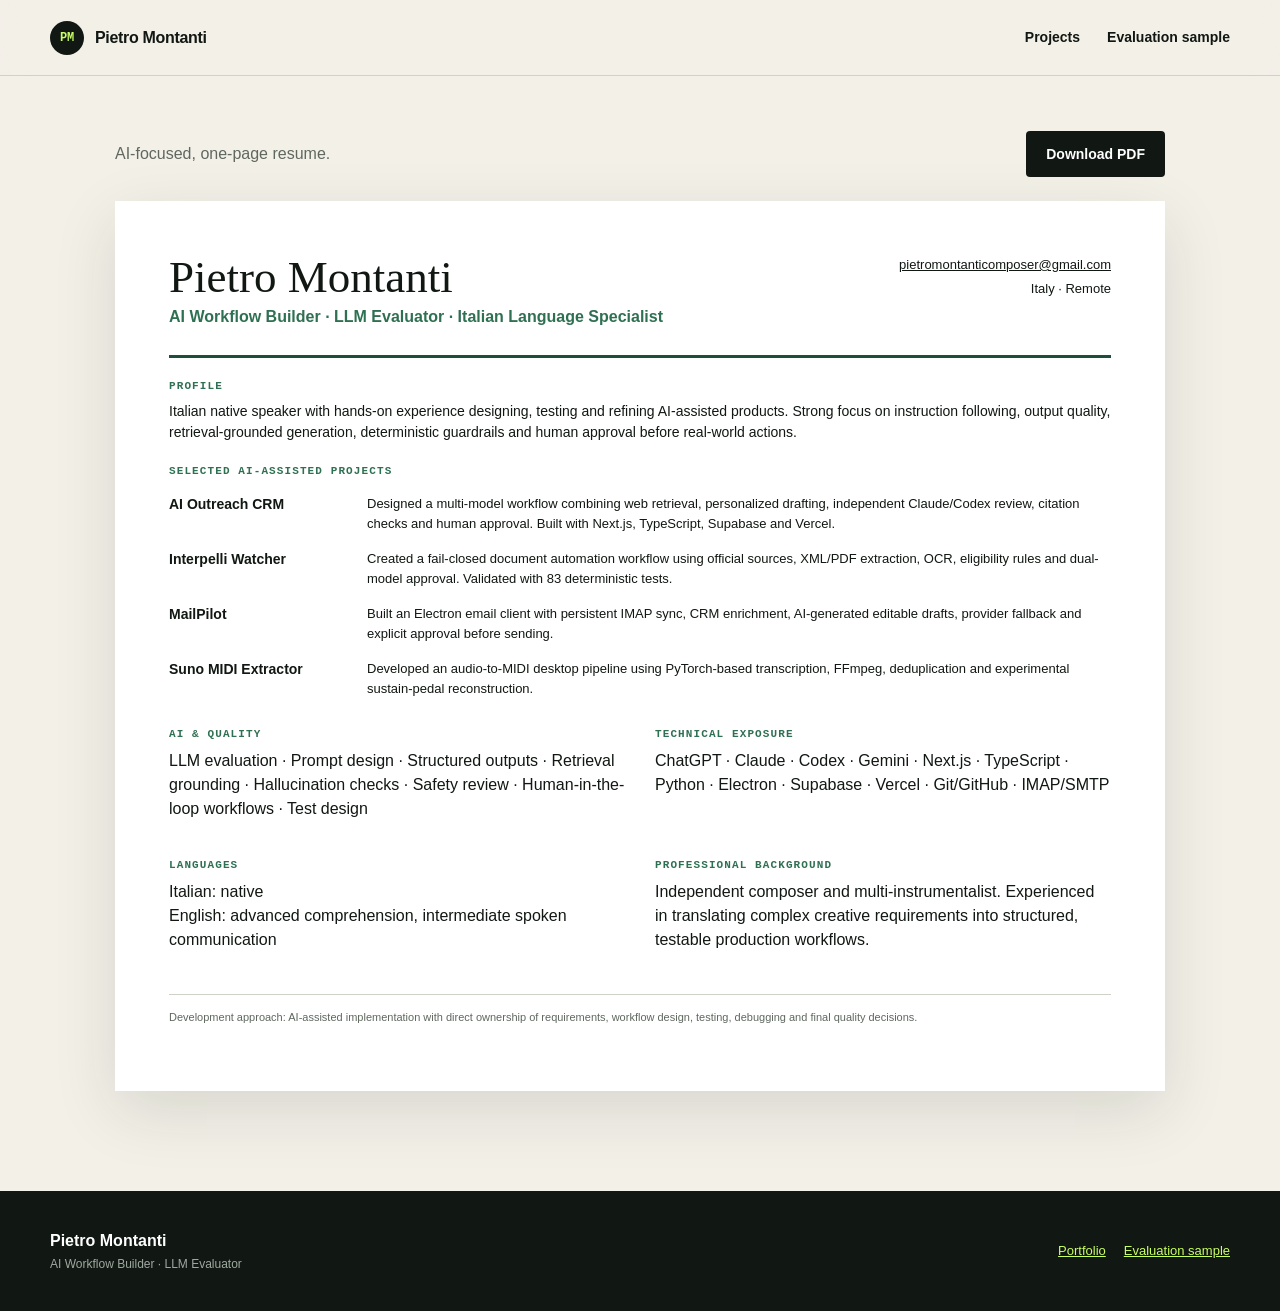
==== resume.html @ 5ebb12b1 "Create sanitized applied AI portfolio" ====
<!doctype html>
<html lang="en">
<head>
  <meta charset="utf-8">
  <meta name="viewport" content="width=device-width, initial-scale=1">
  <meta name="robots" content="noindex, nofollow">
  <meta name="description" content="AI-focused resume of Pietro Montanti.">
  <title>Resume - Pietro Montanti</title>
  <link rel="stylesheet" href="/styles.css">
</head>
<body class="resume-page">
  <header class="site-header"><a class="brand" href="/"><span class="brand-mark">PM</span><span>Pietro Montanti</span></a><nav class="main-nav always-visible"><a href="/">Projects</a><a href="/evaluation">Evaluation sample</a></nav></header>
  <main class="resume-shell">
    <div class="resume-actions"><p>AI-focused, one-page resume.</p><a class="button primary" href="/output/pdf/Pietro-Montanti-AI-Resume.pdf" download>Download PDF</a></div>
    <article class="web-resume">
      <header><div><h1>Pietro Montanti</h1><p>AI Workflow Builder · LLM Evaluator · Italian Language Specialist</p></div><div class="resume-contact"><a href="mailto:pietromontanticomposer@gmail.com">pietromontanticomposer@gmail.com</a><span>Italy · Remote</span></div></header>
      <section><h2>Profile</h2><p>Italian native speaker with hands-on experience designing, testing and refining AI-assisted products. Strong focus on instruction following, output quality, retrieval-grounded generation, deterministic guardrails and human approval before real-world actions.</p></section>
      <section><h2>Selected AI-assisted projects</h2><div class="resume-project"><h3>AI Outreach CRM</h3><p>Designed a multi-model workflow combining web retrieval, personalized drafting, independent Claude/Codex review, citation checks and human approval. Built with Next.js, TypeScript, Supabase and Vercel.</p></div><div class="resume-project"><h3>Interpelli Watcher</h3><p>Created a fail-closed document automation workflow using official sources, XML/PDF extraction, OCR, eligibility rules and dual-model approval. Validated with 83 deterministic tests.</p></div><div class="resume-project"><h3>MailPilot</h3><p>Built an Electron email client with persistent IMAP sync, CRM enrichment, AI-generated editable drafts, provider fallback and explicit approval before sending.</p></div><div class="resume-project"><h3>Suno MIDI Extractor</h3><p>Developed an audio-to-MIDI desktop pipeline using PyTorch-based transcription, FFmpeg, deduplication and experimental sustain-pedal reconstruction.</p></div></section>
      <section class="resume-columns"><div><h2>AI &amp; quality</h2><p>LLM evaluation · Prompt design · Structured outputs · Retrieval grounding · Hallucination checks · Safety review · Human-in-the-loop workflows · Test design</p></div><div><h2>Technical exposure</h2><p>ChatGPT · Claude · Codex · Gemini · Next.js · TypeScript · Python · Electron · Supabase · Vercel · Git/GitHub · IMAP/SMTP</p></div></section>
      <section class="resume-columns"><div><h2>Languages</h2><p>Italian: native<br>English: advanced comprehension, intermediate spoken communication</p></div><div><h2>Professional background</h2><p>Independent composer and multi-instrumentalist. Experienced in translating complex creative requirements into structured, testable production workflows.</p></div></section>
      <p class="resume-disclosure">Development approach: AI-assisted implementation with direct ownership of requirements, workflow design, testing, debugging and final quality decisions.</p>
    </article>
  </main>
  <footer class="site-footer"><div><strong>Pietro Montanti</strong><span>AI Workflow Builder · LLM Evaluator</span></div><div><a href="/">Portfolio</a><a href="/evaluation">Evaluation sample</a></div></footer>
</body>
</html>
---- styles.css ----
:root {
  --bg: #f3f0e8;
  --paper: #fbfaf5;
  --ink: #111712;
  --muted: #5f675f;
  --line: #cfd3c7;
  --green: #1d4f3a;
  --green-2: #2f7052;
  --lime: #c8ff63;
  --orange: #f0a04b;
  --blue: #3e75c3;
  --mono: "SFMono-Regular", Consolas, "Liberation Mono", monospace;
  --sans: Inter, ui-sans-serif, -apple-system, BlinkMacSystemFont, "Segoe UI", sans-serif;
  --serif: Iowan Old Style, Baskerville, "Times New Roman", serif;
  color-scheme: light;
}

* { box-sizing: border-box; }
html { scroll-behavior: smooth; }
body { margin: 0; color: var(--ink); background: var(--bg); font-family: var(--sans); line-height: 1.5; }
a { color: inherit; }
button, a { -webkit-tap-highlight-color: transparent; }
.skip-link { position: fixed; left: 12px; top: -80px; z-index: 99; background: var(--ink); color: white; padding: 10px 14px; }
.skip-link:focus { top: 12px; }
.section-shell { width: min(1180px, calc(100% - 48px)); margin: 0 auto; }
.site-header { min-height: 76px; display: flex; align-items: center; justify-content: space-between; gap: 24px; padding: 0 max(24px, calc((100vw - 1180px) / 2)); border-bottom: 1px solid var(--line); background: rgba(243,240,232,.94); position: sticky; top: 0; z-index: 20; backdrop-filter: blur(14px); }
.brand { display: inline-flex; align-items: center; gap: 11px; text-decoration: none; font-weight: 750; letter-spacing: -.02em; }
.brand-mark { display: grid; place-items: center; width: 34px; height: 34px; background: var(--ink); color: var(--lime); font: 700 12px var(--mono); border-radius: 50%; }
.main-nav { display: flex; align-items: center; gap: 27px; font-size: 14px; font-weight: 650; }
.main-nav a { text-decoration: none; }
.main-nav a:hover, .main-nav a:focus-visible { color: var(--green-2); }
.main-nav .nav-cta { border: 1px solid var(--ink); border-radius: 999px; padding: 9px 17px; }
.nav-toggle { display: none; border: 1px solid var(--ink); padding: 8px 12px; background: transparent; border-radius: 999px; font: inherit; }
.hero { min-height: 680px; display: grid; grid-template-columns: 1.05fr .95fr; gap: 70px; align-items: center; padding-top: 76px; padding-bottom: 76px; }
.eyebrow { margin: 0 0 18px; color: var(--green-2); font: 700 12px/1.2 var(--mono); letter-spacing: .12em; text-transform: uppercase; }
h1, h2, h3, p { margin-top: 0; }
.hero h1 { max-width: 720px; margin-bottom: 24px; font: 500 clamp(50px, 6.2vw, 88px)/.94 var(--serif); letter-spacing: -.055em; }
.hero h1 span { color: var(--green-2); font-style: italic; }
.hero-lede { max-width: 680px; color: #374039; font-size: clamp(18px, 2vw, 22px); line-height: 1.55; }
.hero-actions { display: flex; gap: 12px; flex-wrap: wrap; margin-top: 34px; }
.button { display: inline-flex; min-height: 46px; align-items: center; justify-content: center; padding: 0 20px; border-radius: 4px; text-decoration: none; font-size: 14px; font-weight: 750; transition: transform .18s ease, background .18s ease; }
.button:hover { transform: translateY(-2px); }
.button.primary { background: var(--ink); color: white; }
.button.primary:hover { background: var(--green); }
.button.secondary { border: 1px solid var(--ink); background: transparent; }
.disclosure { max-width: 680px; margin-top: 22px; color: var(--muted); font-size: 12px; }
.hero-panel { background: var(--ink); color: white; padding: 20px; box-shadow: 18px 18px 0 #dce3d3; transform: rotate(1deg); }
.panel-top { display: flex; align-items: center; gap: 9px; padding-bottom: 18px; border-bottom: 1px solid #3e463e; font: 700 11px var(--mono); letter-spacing: .1em; }
.panel-id { margin-left: auto; color: #96a096; }
.status-dot { width: 9px; height: 9px; border-radius: 50%; background: var(--lime); box-shadow: 0 0 0 4px rgba(200,255,99,.12); }
.pipeline { list-style: none; margin: 0; padding: 12px 0; }
.pipeline li { display: grid; grid-template-columns: 38px 88px 1fr; align-items: center; gap: 10px; min-height: 70px; border-bottom: 1px solid #343c35; }
.pipeline li > span { color: var(--lime); font: 700 11px var(--mono); }
.pipeline strong { font-size: 15px; }
.pipeline small { color: #aeb7ae; }
.panel-foot { display: flex; flex-wrap: wrap; gap: 7px; padding-top: 10px; }
.panel-foot span { border: 1px solid #4d594f; color: var(--lime); padding: 5px 7px; font: 700 9px var(--mono); }
.proof-strip { display: grid; grid-template-columns: repeat(4, 1fr); background: var(--green); color: white; }
.proof-strip div { min-height: 130px; display: flex; flex-direction: column; justify-content: center; gap: 4px; padding: 20px max(24px, calc((100vw - 1180px) / 8)); border-right: 1px solid rgba(255,255,255,.2); }
.proof-strip strong { color: var(--lime); font: 500 40px var(--serif); }
.proof-strip span { color: #e0e9df; font-size: 13px; }
.projects-section { padding: 120px 0 70px; }
.section-heading { display: grid; grid-template-columns: .5fr 1.2fr 1fr; gap: 30px; align-items: start; margin-bottom: 72px; }
.section-heading .eyebrow { margin-top: 9px; }
.section-heading h2 { margin: 0; font: 500 clamp(36px, 4vw, 58px)/1 var(--serif); letter-spacing: -.035em; }
.section-heading > p:last-child { color: var(--muted); font-size: 16px; }
.project-card { display: grid; grid-template-columns: .82fr 1.18fr; gap: 62px; align-items: center; min-height: 590px; padding: 76px 0; border-top: 1px solid var(--line); }
.project-card.reverse { grid-template-columns: 1.18fr .82fr; }
.project-card.reverse .project-copy { order: 2; }
.project-card.compact { min-height: 420px; }
.project-index { margin-bottom: 20px; color: var(--green-2); font: 700 11px var(--mono); letter-spacing: .1em; }
.project-copy h3 { margin-bottom: 20px; font: 500 clamp(34px, 4vw, 54px)/1.02 var(--serif); letter-spacing: -.035em; }
.project-copy > p { color: #404a42; font-size: 17px; }
.tags { display: flex; flex-wrap: wrap; gap: 7px; list-style: none; padding: 0; margin: 26px 0 30px; }
.tags li { border: 1px solid #bfc6bb; border-radius: 999px; padding: 6px 10px; background: rgba(255,255,255,.35); font: 700 10px var(--mono); text-transform: uppercase; }
.project-facts { display: grid; gap: 14px; margin: 0; }
.project-facts div { padding-left: 13px; border-left: 2px solid var(--green-2); }
.project-facts dt { color: var(--muted); font: 700 10px var(--mono); text-transform: uppercase; }
.project-facts dd { margin: 3px 0 0; font-size: 14px; }
.mock-window { overflow: hidden; border: 1px solid #262c27; border-radius: 9px; background: #e9ece4; box-shadow: 18px 18px 0 rgba(29,79,58,.15); }
.mock-bar { height: 38px; display: flex; align-items: center; gap: 6px; padding: 0 12px; background: #151b16; color: #b8c0b9; font: 600 9px var(--mono); }
.mock-bar > span { width: 8px; height: 8px; border-radius: 50%; background: #59615a; }
.mock-bar b { margin-left: auto; font-weight: 500; }
.crm-grid { min-height: 435px; display: grid; grid-template-columns: 145px 1fr; }
.crm-grid aside { display: flex; flex-direction: column; gap: 4px; padding: 20px 12px; background: #dce2d8; border-right: 1px solid #b9c1b8; }
.crm-grid aside > strong { margin: 0 7px 13px; font: 700 10px var(--mono); letter-spacing: .1em; }
.crm-grid aside a { display: flex; justify-content: space-between; padding: 8px; color: #536055; border-radius: 4px; font-size: 11px; }
.crm-grid aside a.active { background: white; color: var(--ink); font-weight: 700; }
.crm-grid aside i { font-style: normal; }
.crm-main { display: grid; gap: 12px; padding: 22px; }
.record-head { display: flex; justify-content: space-between; align-items: center; }
.record-head div { display: flex; flex-direction: column; }
.record-head small, .crm-main small, .mail-detail > small { color: #687168; font: 700 9px var(--mono); letter-spacing: .08em; }
.record-head strong { font-size: 18px; }
.pill { border-radius: 999px; padding: 5px 8px; font: 700 9px var(--mono); }
.pill.amber { background: #ffe0ac; color: #75400a; }
.evidence, .draft { padding: 13px; border: 1px solid #c9cec4; background: var(--paper); }
.evidence p, .draft p { margin: 6px 0; font-size: 12px; }
.evidence span { color: var(--green-2); font: 700 9px var(--mono); }
.checks { display: flex; gap: 6px; flex-wrap: wrap; }
.checks span { padding: 5px 7px; background: #d8f0df; color: #225d3d; font: 700 9px var(--mono); }
.mock-actions { display: flex; justify-content: flex-end; gap: 8px; align-items: end; }
.mock-actions button { border: 1px solid #939c93; background: white; padding: 8px 11px; font: 700 10px var(--sans); border-radius: 3px; }
.mock-actions .approve { border-color: var(--green); background: var(--green); color: white; }
.system-map { padding: 30px; background: #151b16; color: white; box-shadow: 18px 18px 0 #dce3d3; text-align: center; }
.map-source, .gate { border: 1px solid #526055; padding: 16px; font: 700 13px var(--mono); }
.map-source small { display: block; margin-top: 5px; color: #aeb8b0; font-size: 10px; }
.map-arrow { padding: 9px; color: var(--lime); font: 700 10px var(--mono); }
.map-row, .review-pair { display: grid; grid-template-columns: repeat(3, 1fr); gap: 8px; }
.map-row span { border: 1px solid #526055; padding: 12px 6px; font: 700 11px var(--mono); }
.review-pair { grid-template-columns: 1fr 1fr; }
.review-pair div { border: 1px solid #526055; padding: 16px; font: 700 12px var(--mono); }
.review-pair small, .review-pair b { display: block; margin-top: 6px; }
.review-pair small { color: #aeb8b0; font-size: 9px; }
.review-pair b { color: var(--lime); }
.gate { display: flex; flex-wrap: wrap; justify-content: center; gap: 10px; }
.gate strong { width: 100%; color: var(--lime); }
.gate span { color: #d9e1d9; font-size: 9px; }
.mail-grid { min-height: 390px; display: grid; grid-template-columns: .8fr 1.2fr; }
.mail-list { background: #dce2d8; border-right: 1px solid #bcc4bb; }
.mail-item { display: grid; grid-template-columns: 1fr auto; gap: 2px; padding: 17px 14px; border-bottom: 1px solid #bcc4bb; }
.mail-item b { font-size: 11px; }
.mail-item span { grid-column: 1; color: #59635a; font-size: 10px; }
.mail-item small { grid-column: 2; grid-row: 1; color: #788078; font-size: 8px; }
.mail-item.selected { background: white; box-shadow: inset 3px 0 var(--green); }
.mail-detail { display: flex; flex-direction: column; padding: 24px; background: var(--paper); }
.mail-detail h4 { margin: 12px 0 20px; font: 600 17px var(--serif); }
.mail-detail p { font-size: 12px; line-height: 1.65; }
.draft-meta { display: flex; flex-wrap: wrap; gap: 5px; margin: 15px 0 auto; }
.draft-meta span { padding: 5px; background: #e4e9e1; color: #566057; font: 700 8px var(--mono); }
.audio-panel { padding: 22px; background: #161b17; color: white; box-shadow: 18px 18px 0 #dce3d3; }
.audio-head { display: flex; justify-content: space-between; font: 700 10px var(--mono); }
.audio-head b { color: var(--lime); }
.waveform { height: 96px; margin: 20px 0; background: repeating-linear-gradient(90deg, transparent 0 5px, rgba(200,255,99,.9) 5px 7px), linear-gradient(180deg, transparent 48%, #5a645b 49%, #5a645b 51%, transparent 52%); clip-path: polygon(0 45%,3% 25%,6% 70%,9% 20%,12% 76%,15% 32%,18% 65%,21% 15%,24% 86%,27% 30%,30% 64%,33% 22%,36% 80%,39% 35%,42% 60%,45% 18%,48% 84%,51% 24%,54% 72%,57% 36%,60% 66%,63% 20%,66% 78%,69% 27%,72% 64%,75% 18%,78% 85%,81% 36%,84% 67%,87% 24%,90% 72%,93% 34%,96% 66%,100% 45%,100% 55%,96% 38%,93% 70%,90% 29%,87% 76%,84% 33%,81% 64%,78% 15%,75% 82%,72% 36%,69% 73%,66% 22%,63% 80%,60% 34%,57% 64%,54% 28%,51% 76%,48% 16%,45% 82%,42% 40%,39% 65%,36% 20%,33% 78%,30% 36%,27% 70%,24% 14%,21% 85%,18% 35%,15% 68%,12% 24%,9% 80%,6% 30%,3% 75%,0 55%); }
.audio-steps { display: grid; grid-template-columns: repeat(4, 1fr); gap: 5px; }
.audio-steps div { display: flex; flex-direction: column; min-height: 76px; padding: 10px; border: 1px solid #3e4940; }
.audio-steps small { color: var(--lime); font: 700 9px var(--mono); }
.audio-steps b { margin-top: 8px; font-size: 11px; }
.audio-steps span { color: #9da89f; font-size: 9px; }
.piano-roll { position: relative; height: 100px; margin-top: 14px; background: repeating-linear-gradient(0deg,#232a24 0 12px,#353d36 13px 14px); overflow: hidden; }
.piano-roll i { position: absolute; left: calc(var(--x) * 1%); top: calc(var(--y) * 12px); width: calc(var(--w) * 1%); height: 8px; background: var(--lime); border-radius: 2px; opacity: .8; }
.prompt-picker { padding: 14px; background: #1b201c; color: white; border-radius: 12px; box-shadow: 18px 18px 0 #dce3d3; }
.prompt-search { padding: 12px; border: 1px solid #4a544c; border-radius: 7px; color: #9ca69e; font-size: 12px; }
.prompt-row { display: grid; grid-template-columns: 28px 1fr auto; gap: 9px; align-items: center; padding: 13px 10px; border-bottom: 1px solid #363f38; }
.prompt-row > span { color: #8f9991; font: 700 9px var(--mono); }
.prompt-row div { display: flex; flex-direction: column; }
.prompt-row b { font-size: 11px; }
.prompt-row small { color: #97a199; font-size: 9px; }
.prompt-row kbd { color: #939d95; font: 10px var(--mono); }
.prompt-row.active { margin-top: 8px; background: #2e5f46; border-radius: 6px; }
.prompt-row.active > span, .prompt-row.active small, .prompt-row.active kbd { color: #d9f0df; }
.principles { padding: 100px 0; }
.principle-grid { display: grid; grid-template-columns: repeat(4,1fr); border: 1px solid var(--line); }
.principle-grid div { min-height: 240px; padding: 24px; border-right: 1px solid var(--line); background: rgba(255,255,255,.28); }
.principle-grid div:last-child { border-right: 0; }
.principle-grid span { color: var(--green-2); font: 700 11px var(--mono); }
.principle-grid h3 { margin: 50px 0 12px; font: 500 25px var(--serif); }
.principle-grid p { color: var(--muted); font-size: 14px; }
.evaluation-cta { display: flex; align-items: center; justify-content: space-between; gap: 40px; margin-bottom: 110px; padding: 50px; background: var(--green); color: white; }
.evaluation-cta .eyebrow { color: var(--lime); }
.evaluation-cta h2 { margin-bottom: 10px; font: 500 clamp(34px, 4vw, 52px)/1 var(--serif); }
.evaluation-cta p:last-child { max-width: 680px; color: #d7e4da; }
.evaluation-cta .button { flex: 0 0 auto; background: var(--lime); color: var(--ink); }
.site-footer { display: grid; grid-template-columns: 1fr auto; gap: 24px; padding: 38px max(24px, calc((100vw - 1180px)/2)); background: var(--ink); color: white; }
.site-footer div { display: flex; gap: 18px; align-items: center; }
.site-footer div:first-child { flex-direction: column; align-items: flex-start; gap: 2px; }
.site-footer span, .site-footer p { color: #9fa9a1; font-size: 12px; }
.site-footer p { grid-column: 1/-1; margin: 0; }
.site-footer a { color: var(--lime); font-size: 13px; }
.evaluation-page { padding-top: 80px; padding-bottom: 100px; }
.evaluation-hero { max-width: 900px; }
.evaluation-hero h1 { margin-bottom: 20px; font: 500 clamp(50px, 7vw, 90px)/.95 var(--serif); letter-spacing: -.05em; }
.evaluation-hero > p:not(.eyebrow) { max-width: 800px; color: var(--muted); font-size: 19px; }
.rubric { display: flex; flex-wrap: wrap; gap: 9px; margin-top: 30px; }
.rubric span { border: 1px solid var(--line); padding: 7px 10px; font: 700 10px var(--mono); }
.rubric b { color: var(--green-2); }
.evaluation-summary { display: grid; grid-template-columns: repeat(3,1fr); margin: 65px 0; border: 1px solid var(--line); }
.evaluation-summary div { display: flex; flex-direction: column; padding: 22px; border-right: 1px solid var(--line); }
.evaluation-summary div:last-child { border-right: 0; }
.evaluation-summary strong { font: 500 34px var(--serif); }
.evaluation-summary span { color: var(--muted); font-size: 12px; }
.cases { display: grid; gap: 12px; }
.case { border: 1px solid var(--line); background: rgba(255,255,255,.34); }
.case summary { list-style: none; display: grid; grid-template-columns: 42px 1fr auto; gap: 14px; align-items: center; min-height: 84px; padding: 14px 20px; cursor: pointer; }
.case summary::-webkit-details-marker { display: none; }
.case summary > span { color: var(--green-2); font: 700 11px var(--mono); }
.case summary div { display: flex; flex-direction: column; }
.case summary b { font-size: 16px; }
.case summary small { color: var(--muted); font-size: 12px; }
.case summary em { color: var(--green-2); font: normal 700 10px var(--mono); text-transform: uppercase; }
.case[open] summary { border-bottom: 1px solid var(--line); }
.case[open] summary em { font-size: 0; }
.case[open] summary em::after { content: "Collapse"; font-size: 10px; }
.case-body { padding: 24px; }
.prompt { padding: 14px; background: #e1e6dc; font-size: 14px; }
.response-grid { display: grid; grid-template-columns: 1fr 1fr; gap: 14px; }
.response-grid > div { padding: 18px; border: 1px solid var(--line); background: var(--paper); }
.response-grid > div.winner { border-color: var(--green-2); box-shadow: inset 0 3px var(--green-2); }
.response-grid h3 { font-size: 14px; }
.response-grid h3 span { float: right; color: var(--green-2); font: 700 9px var(--mono); text-transform: uppercase; }
.response-grid p { min-height: 48px; color: #414a42; font-size: 13px; }
.score { padding-top: 12px; border-top: 1px solid var(--line); font: 700 10px var(--mono); }
.score.high { color: var(--green-2); }
.score.low { color: #925227; }
.rationale { margin: 16px 0 0; font-size: 14px; }
.method-note { margin-top: 50px; padding: 35px; background: var(--ink); color: white; }
.method-note h2 { font: 500 34px var(--serif); }
.method-note p { max-width: 850px; color: #c2cbc3; }
.method-note .button { color: white; border-color: #758078; }
.resume-shell { width: min(1050px, calc(100% - 40px)); margin: 0 auto; padding: 55px 0 100px; }
.resume-actions { display: flex; justify-content: space-between; align-items: center; margin-bottom: 24px; }
.resume-actions p { margin: 0; color: var(--muted); }
.web-resume { padding: 54px; background: white; box-shadow: 0 20px 60px rgba(23,30,24,.12); }
.web-resume > header { display: flex; justify-content: space-between; gap: 30px; padding-bottom: 26px; border-bottom: 3px solid var(--green); }
.web-resume h1 { margin-bottom: 5px; font: 500 45px/1 var(--serif); }
.web-resume header p { margin: 0; color: var(--green-2); font-weight: 700; }
.resume-contact { display: flex; flex-direction: column; align-items: flex-end; gap: 4px; font-size: 13px; }
.web-resume section { padding-top: 22px; }
.web-resume h2 { margin-bottom: 9px; color: var(--green-2); font: 700 11px var(--mono); letter-spacing: .1em; text-transform: uppercase; }
.web-resume section > p { margin: 0; font-size: 14px; }
.resume-project { display: grid; grid-template-columns: 180px 1fr; gap: 18px; padding: 8px 0; }
.resume-project h3 { margin: 0; font-size: 14px; }
.resume-project p { margin: 0; font-size: 13px; }
.resume-columns { display: grid; grid-template-columns: 1fr 1fr; gap: 30px; }
.resume-disclosure { margin-top: 26px; padding-top: 14px; border-top: 1px solid var(--line); color: var(--muted); font-size: 11px; }
.js .reveal { opacity: 0; transform: translateY(18px); transition: opacity .55s ease, transform .55s ease; }
.js .reveal.visible { opacity: 1; transform: none; }
@media (max-width: 900px) {
  .hero { grid-template-columns: 1fr; gap: 50px; }
  .hero-panel { transform: none; }
  .proof-strip { grid-template-columns: 1fr 1fr; }
  .section-heading { grid-template-columns: 1fr; gap: 12px; }
  .project-card, .project-card.reverse { grid-template-columns: 1fr; gap: 40px; }
  .project-card.reverse .project-copy { order: 0; }
  .principle-grid { grid-template-columns: 1fr 1fr; }
  .principle-grid div:nth-child(2) { border-right: 0; }
  .principle-grid div:nth-child(-n+2) { border-bottom: 1px solid var(--line); }
  .evaluation-cta { align-items: flex-start; flex-direction: column; }
}
@media (max-width: 680px) {
  .section-shell { width: min(100% - 28px, 1180px); }
  .site-header { min-height: 64px; padding: 0 14px; }
  .nav-toggle { display: block; }
  .main-nav:not(.always-visible) { display: none; position: absolute; left: 12px; right: 12px; top: 68px; padding: 16px; flex-direction: column; align-items: stretch; gap: 14px; background: var(--paper); border: 1px solid var(--line); box-shadow: 0 15px 30px rgba(0,0,0,.12); }
  .main-nav.open { display: flex; }
  .main-nav.always-visible a:not(.nav-cta) { display: none; }
  .hero { min-height: auto; padding: 60px 0; }
  .hero h1 { font-size: clamp(45px, 14vw, 66px); }
  .hero-actions { flex-direction: column; }
  .button { width: 100%; }
  .proof-strip { grid-template-columns: 1fr; }
  .proof-strip div { min-height: 100px; border-right: 0; border-bottom: 1px solid rgba(255,255,255,.2); }
  .projects-section { padding-top: 80px; }
  .project-card { min-height: 0; padding: 60px 0; }
  .crm-grid { grid-template-columns: 1fr; }
  .crm-grid aside { display: none; }
  .mail-grid { grid-template-columns: 1fr; }
  .mail-list { display: none; }
  .audio-steps { grid-template-columns: 1fr 1fr; }
  .principle-grid { grid-template-columns: 1fr; }
  .principle-grid div { border-right: 0; border-bottom: 1px solid var(--line); }
  .evaluation-cta { margin-bottom: 70px; padding: 32px 22px; }
  .site-footer { grid-template-columns: 1fr; }
  .site-footer div { flex-wrap: wrap; }
  .site-footer p { grid-column: auto; }
  .evaluation-page { padding-top: 50px; }
  .evaluation-summary { grid-template-columns: 1fr; }
  .evaluation-summary div { border-right: 0; border-bottom: 1px solid var(--line); }
  .response-grid { grid-template-columns: 1fr; }
  .case summary { grid-template-columns: 28px 1fr; }
  .case summary em { display: none; }
  .resume-shell { width: min(100% - 20px, 1050px); padding-top: 30px; }
  .resume-actions { align-items: stretch; flex-direction: column; gap: 15px; }
  .web-resume { padding: 25px 20px; }
  .web-resume > header { flex-direction: column; }
  .resume-contact { align-items: flex-start; }
  .resume-project { grid-template-columns: 1fr; gap: 3px; }
  .resume-columns { grid-template-columns: 1fr; gap: 0; }
}
@media (prefers-reduced-motion: reduce) {
  html { scroll-behavior: auto; }
  *, *::before, *::after { animation-duration: .01ms !important; transition-duration: .01ms !important; }
}
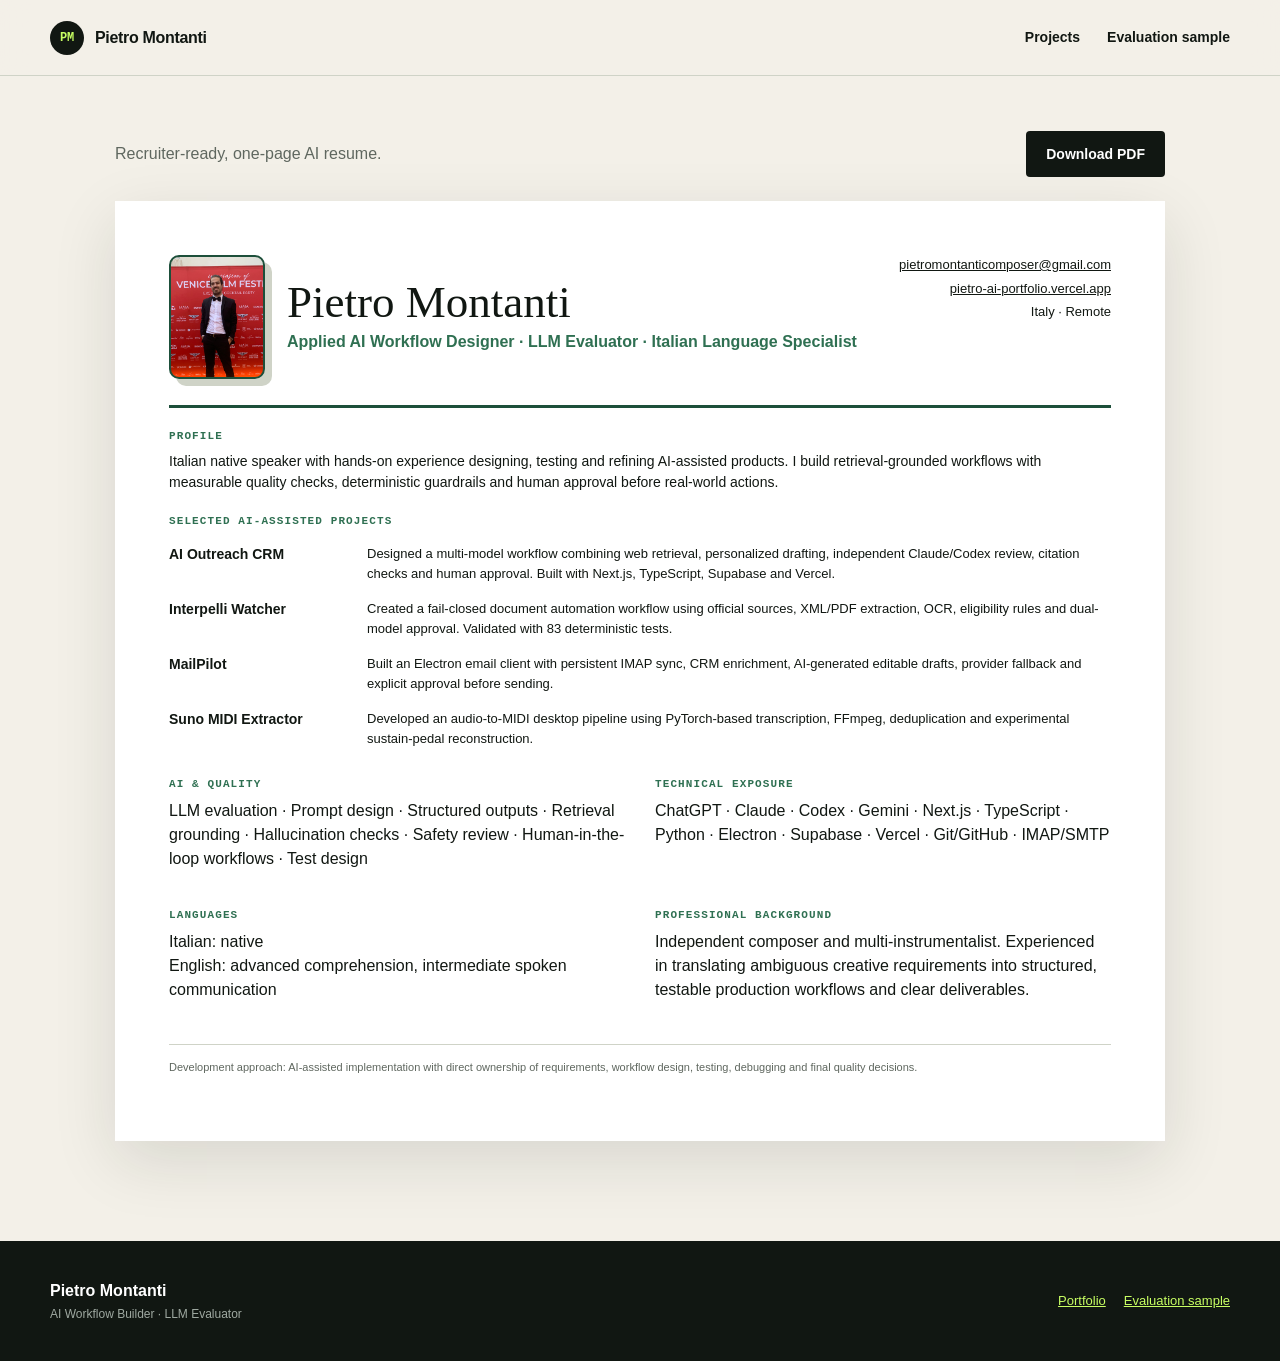
==== commit 731c71e5: "Add Venice portrait to recruiter resume" ====
--- a/resume.html
+++ b/resume.html
@@ -11,17 +11,16 @@
 <body class="resume-page">
   <header class="site-header"><a class="brand" href="/"><span class="brand-mark">PM</span><span>Pietro Montanti</span></a><nav class="main-nav always-visible"><a href="/">Projects</a><a href="/evaluation">Evaluation sample</a></nav></header>
   <main class="resume-shell">
-    <div class="resume-actions"><p>AI-focused, one-page resume.</p><a class="button primary" href="/output/pdf/Pietro-Montanti-AI-Resume.pdf" download>Download PDF</a></div>
+    <div class="resume-actions"><p>Recruiter-ready, one-page AI resume.</p><a class="button primary" href="/output/pdf/Pietro-Montanti-AI-Resume.pdf" download>Download PDF</a></div>
     <article class="web-resume">
-      <header><div><h1>Pietro Montanti</h1><p>AI Workflow Builder · LLM Evaluator · Italian Language Specialist</p></div><div class="resume-contact"><a href="mailto:pietromontanticomposer@gmail.com">pietromontanticomposer@gmail.com</a><span>Italy · Remote</span></div></header>
-      <section><h2>Profile</h2><p>Italian native speaker with hands-on experience designing, testing and refining AI-assisted products. Strong focus on instruction following, output quality, retrieval-grounded generation, deterministic guardrails and human approval before real-world actions.</p></section>
+      <header><div class="resume-identity"><div class="resume-photo" role="img" aria-label="Pietro Montanti at the Venice Film Festival"></div><div><h1>Pietro Montanti</h1><p>Applied AI Workflow Designer · LLM Evaluator · Italian Language Specialist</p></div></div><div class="resume-contact"><a href="mailto:pietromontanticomposer@gmail.com">pietromontanticomposer@gmail.com</a><a href="https://pietro-ai-portfolio.vercel.app">pietro-ai-portfolio.vercel.app</a><span>Italy · Remote</span></div></header>
+      <section><h2>Profile</h2><p>Italian native speaker with hands-on experience designing, testing and refining AI-assisted products. I build retrieval-grounded workflows with measurable quality checks, deterministic guardrails and human approval before real-world actions.</p></section>
       <section><h2>Selected AI-assisted projects</h2><div class="resume-project"><h3>AI Outreach CRM</h3><p>Designed a multi-model workflow combining web retrieval, personalized drafting, independent Claude/Codex review, citation checks and human approval. Built with Next.js, TypeScript, Supabase and Vercel.</p></div><div class="resume-project"><h3>Interpelli Watcher</h3><p>Created a fail-closed document automation workflow using official sources, XML/PDF extraction, OCR, eligibility rules and dual-model approval. Validated with 83 deterministic tests.</p></div><div class="resume-project"><h3>MailPilot</h3><p>Built an Electron email client with persistent IMAP sync, CRM enrichment, AI-generated editable drafts, provider fallback and explicit approval before sending.</p></div><div class="resume-project"><h3>Suno MIDI Extractor</h3><p>Developed an audio-to-MIDI desktop pipeline using PyTorch-based transcription, FFmpeg, deduplication and experimental sustain-pedal reconstruction.</p></div></section>
       <section class="resume-columns"><div><h2>AI &amp; quality</h2><p>LLM evaluation · Prompt design · Structured outputs · Retrieval grounding · Hallucination checks · Safety review · Human-in-the-loop workflows · Test design</p></div><div><h2>Technical exposure</h2><p>ChatGPT · Claude · Codex · Gemini · Next.js · TypeScript · Python · Electron · Supabase · Vercel · Git/GitHub · IMAP/SMTP</p></div></section>
-      <section class="resume-columns"><div><h2>Languages</h2><p>Italian: native<br>English: advanced comprehension, intermediate spoken communication</p></div><div><h2>Professional background</h2><p>Independent composer and multi-instrumentalist. Experienced in translating complex creative requirements into structured, testable production workflows.</p></div></section>
+      <section class="resume-columns"><div><h2>Languages</h2><p>Italian: native<br>English: advanced comprehension, intermediate spoken communication</p></div><div><h2>Professional background</h2><p>Independent composer and multi-instrumentalist. Experienced in translating ambiguous creative requirements into structured, testable production workflows and clear deliverables.</p></div></section>
       <p class="resume-disclosure">Development approach: AI-assisted implementation with direct ownership of requirements, workflow design, testing, debugging and final quality decisions.</p>
     </article>
   </main>
   <footer class="site-footer"><div><strong>Pietro Montanti</strong><span>AI Workflow Builder · LLM Evaluator</span></div><div><a href="/">Portfolio</a><a href="/evaluation">Evaluation sample</a></div></footer>
 </body>
 </html>
-
--- a/styles.css
+++ b/styles.css
@@ -212,9 +212,12 @@
 .resume-actions p { margin: 0; color: var(--muted); }
 .web-resume { padding: 54px; background: white; box-shadow: 0 20px 60px rgba(23,30,24,.12); }
 .web-resume > header { display: flex; justify-content: space-between; gap: 30px; padding-bottom: 26px; border-bottom: 3px solid var(--green); }
+.resume-identity { display: grid; grid-template-columns: 96px minmax(0, 1fr); align-items: center; gap: 22px; }
+.resume-photo { width: 96px; height: 124px; flex: 0 0 auto; border: 2px solid var(--green); border-radius: 10px; background: url("/assets/pietro-montanti-venice.png") 50% 21% / 150% auto no-repeat; box-shadow: 7px 7px 0 var(--line); }
 .web-resume h1 { margin-bottom: 5px; font: 500 45px/1 var(--serif); }
 .web-resume header p { margin: 0; color: var(--green-2); font-weight: 700; }
 .resume-contact { display: flex; flex-direction: column; align-items: flex-end; gap: 4px; font-size: 13px; }
+.resume-contact a { white-space: nowrap; }
 .web-resume section { padding-top: 22px; }
 .web-resume h2 { margin-bottom: 9px; color: var(--green-2); font: 700 11px var(--mono); letter-spacing: .1em; text-transform: uppercase; }
 .web-resume section > p { margin: 0; font-size: 14px; }
@@ -273,6 +276,9 @@
   .resume-actions { align-items: stretch; flex-direction: column; gap: 15px; }
   .web-resume { padding: 25px 20px; }
   .web-resume > header { flex-direction: column; }
+  .resume-identity { grid-template-columns: 72px minmax(0, 1fr); gap: 16px; }
+  .resume-photo { width: 72px; height: 96px; border-radius: 8px; box-shadow: 5px 5px 0 var(--line); }
+  .web-resume h1 { font-size: 34px; }
   .resume-contact { align-items: flex-start; }
   .resume-project { grid-template-columns: 1fr; gap: 3px; }
   .resume-columns { grid-template-columns: 1fr; gap: 0; }
@@ -281,4 +287,3 @@
   html { scroll-behavior: auto; }
   *, *::before, *::after { animation-duration: .01ms !important; transition-duration: .01ms !important; }
 }
-
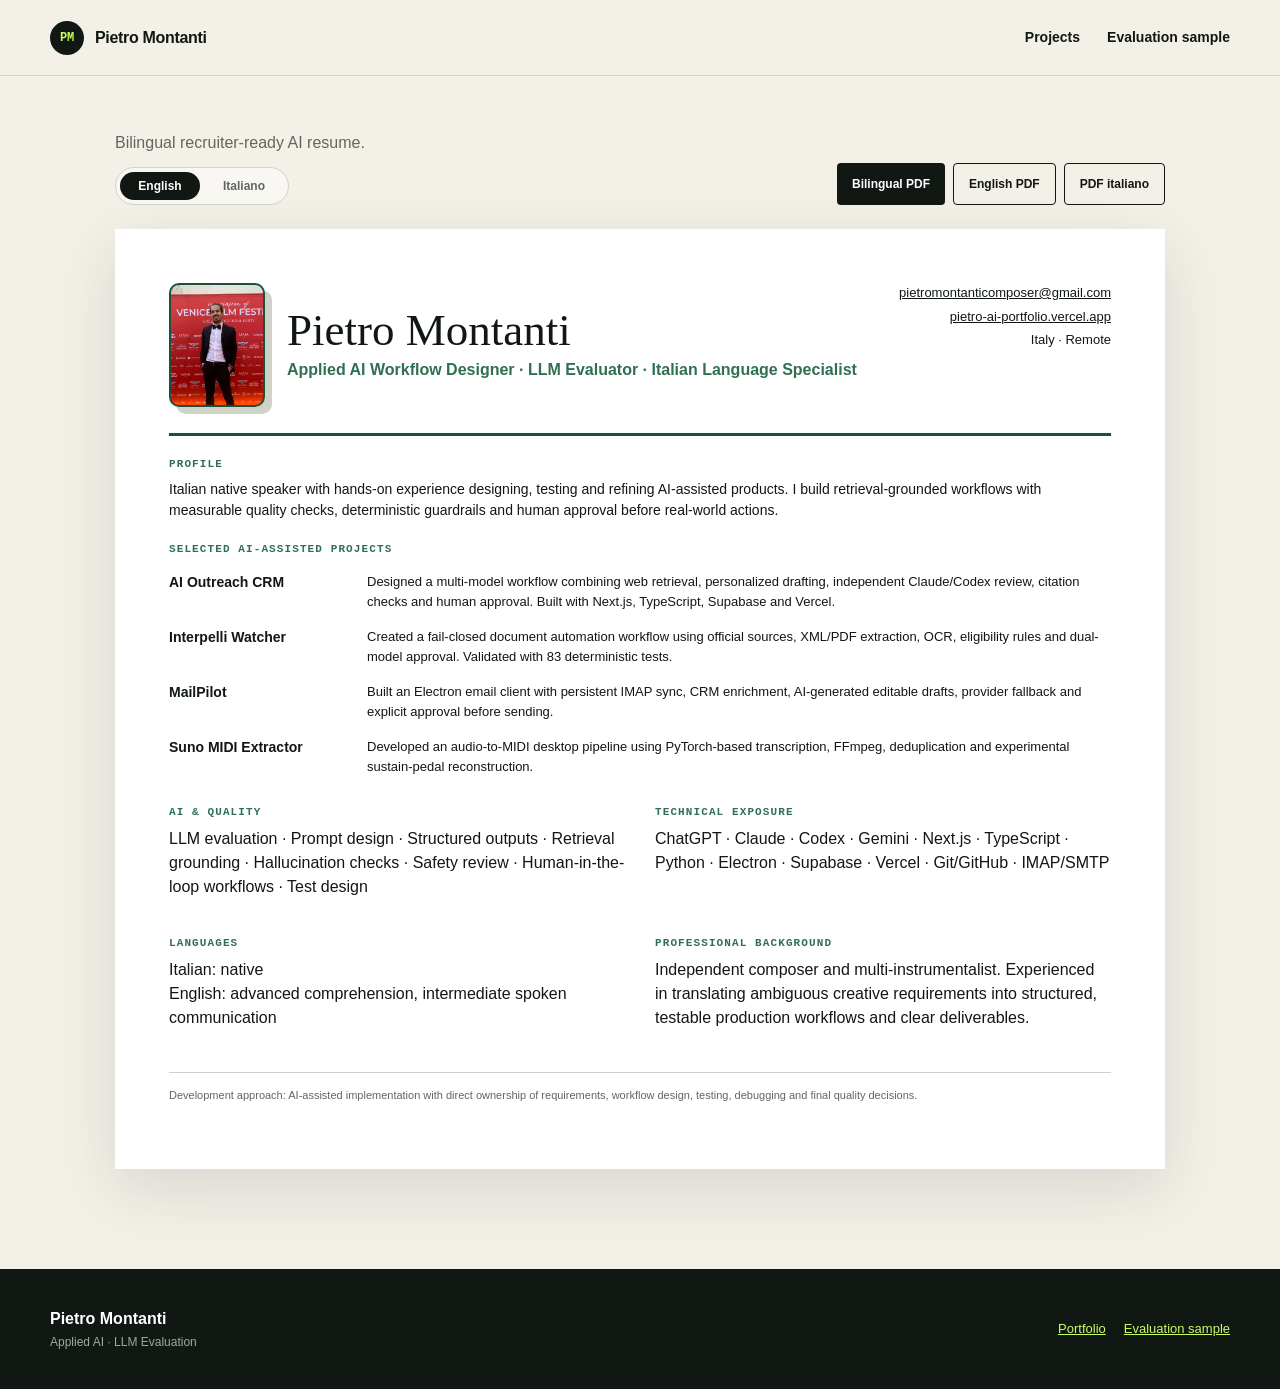
==== commit 5d88f672: "Add bilingual English and Italian resumes" ====
--- a/resume.html
+++ b/resume.html
@@ -4,15 +4,19 @@
   <meta charset="utf-8">
   <meta name="viewport" content="width=device-width, initial-scale=1">
   <meta name="robots" content="noindex, nofollow">
-  <meta name="description" content="AI-focused resume of Pietro Montanti.">
-  <title>Resume - Pietro Montanti</title>
+  <meta name="description" content="Bilingual English and Italian AI resume of Pietro Montanti.">
+  <title>Bilingual AI Resume - Pietro Montanti</title>
   <link rel="stylesheet" href="/styles.css">
 </head>
 <body class="resume-page">
   <header class="site-header"><a class="brand" href="/"><span class="brand-mark">PM</span><span>Pietro Montanti</span></a><nav class="main-nav always-visible"><a href="/">Projects</a><a href="/evaluation">Evaluation sample</a></nav></header>
   <main class="resume-shell">
-    <div class="resume-actions"><p>Recruiter-ready, one-page AI resume.</p><a class="button primary" href="/output/pdf/Pietro-Montanti-AI-Resume.pdf" download>Download PDF</a></div>
-    <article class="web-resume">
+    <div class="resume-actions">
+      <div><p>Bilingual recruiter-ready AI resume.</p><div class="language-switch" role="group" aria-label="Resume language"><button type="button" data-resume-language="en" aria-pressed="true">English</button><button type="button" data-resume-language="it" aria-pressed="false">Italiano</button></div></div>
+      <div class="resume-downloads"><a class="button primary" href="/output/pdf/Pietro-Montanti-AI-Resume-Bilingual.pdf" download>Bilingual PDF</a><a class="button secondary" href="/output/pdf/Pietro-Montanti-AI-Resume.pdf" download>English PDF</a><a class="button secondary" href="/output/pdf/Pietro-Montanti-CV-AI-Italiano.pdf" download>PDF italiano</a></div>
+    </div>
+
+    <article class="web-resume" lang="en" data-resume-panel="en">
       <header><div class="resume-identity"><div class="resume-photo" role="img" aria-label="Pietro Montanti at the Venice Film Festival"></div><div><h1>Pietro Montanti</h1><p>Applied AI Workflow Designer · LLM Evaluator · Italian Language Specialist</p></div></div><div class="resume-contact"><a href="mailto:pietromontanticomposer@gmail.com">pietromontanticomposer@gmail.com</a><a href="https://pietro-ai-portfolio.vercel.app">pietro-ai-portfolio.vercel.app</a><span>Italy · Remote</span></div></header>
       <section><h2>Profile</h2><p>Italian native speaker with hands-on experience designing, testing and refining AI-assisted products. I build retrieval-grounded workflows with measurable quality checks, deterministic guardrails and human approval before real-world actions.</p></section>
       <section><h2>Selected AI-assisted projects</h2><div class="resume-project"><h3>AI Outreach CRM</h3><p>Designed a multi-model workflow combining web retrieval, personalized drafting, independent Claude/Codex review, citation checks and human approval. Built with Next.js, TypeScript, Supabase and Vercel.</p></div><div class="resume-project"><h3>Interpelli Watcher</h3><p>Created a fail-closed document automation workflow using official sources, XML/PDF extraction, OCR, eligibility rules and dual-model approval. Validated with 83 deterministic tests.</p></div><div class="resume-project"><h3>MailPilot</h3><p>Built an Electron email client with persistent IMAP sync, CRM enrichment, AI-generated editable drafts, provider fallback and explicit approval before sending.</p></div><div class="resume-project"><h3>Suno MIDI Extractor</h3><p>Developed an audio-to-MIDI desktop pipeline using PyTorch-based transcription, FFmpeg, deduplication and experimental sustain-pedal reconstruction.</p></div></section>
@@ -20,7 +24,17 @@
       <section class="resume-columns"><div><h2>Languages</h2><p>Italian: native<br>English: advanced comprehension, intermediate spoken communication</p></div><div><h2>Professional background</h2><p>Independent composer and multi-instrumentalist. Experienced in translating ambiguous creative requirements into structured, testable production workflows and clear deliverables.</p></div></section>
       <p class="resume-disclosure">Development approach: AI-assisted implementation with direct ownership of requirements, workflow design, testing, debugging and final quality decisions.</p>
     </article>
+
+    <article class="web-resume" lang="it" data-resume-panel="it" hidden>
+      <header><div class="resume-identity"><div class="resume-photo" role="img" aria-label="Pietro Montanti al Venice Film Festival"></div><div><h1>Pietro Montanti</h1><p>Progettista di workflow AI applicati · Valutatore LLM · Specialista di lingua italiana</p></div></div><div class="resume-contact"><a href="mailto:pietromontanticomposer@gmail.com">pietromontanticomposer@gmail.com</a><a href="https://pietro-ai-portfolio.vercel.app">pietro-ai-portfolio.vercel.app</a><span>Italia · Da remoto</span></div></header>
+      <section><h2>Profilo</h2><p>Madrelingua italiano con esperienza pratica nella progettazione, nel collaudo e nel miglioramento di prodotti assistiti dall'AI. Realizzo workflow basati su fonti verificabili, controlli di qualità misurabili, regole deterministiche e approvazione umana prima di ogni azione reale.</p></section>
+      <section><h2>Progetti selezionati assistiti dall'AI</h2><div class="resume-project"><h3>AI Outreach CRM</h3><p>Progettato un workflow multimodale che combina ricerca web, stesura personalizzata, revisione indipendente Claude/Codex, controllo delle citazioni e approvazione umana. Sviluppato con Next.js, TypeScript, Supabase e Vercel.</p></div><div class="resume-project"><h3>Interpelli Watcher</h3><p>Creato un workflow documentale fail-closed basato su fonti ufficiali, estrazione XML/PDF, OCR, regole di idoneità e approvazione di due modelli. Validato con 83 test deterministici.</p></div><div class="resume-project"><h3>MailPilot</h3><p>Realizzato un client email Electron con sincronizzazione IMAP persistente, arricchimento CRM, bozze AI modificabili, provider di riserva e approvazione esplicita prima dell'invio.</p></div><div class="resume-project"><h3>Suno MIDI Extractor</h3><p>Sviluppata una pipeline desktop da audio a MIDI con trascrizione basata su PyTorch, FFmpeg, deduplicazione e ricostruzione sperimentale del pedale di sustain.</p></div></section>
+      <section class="resume-columns"><div><h2>AI e qualità</h2><p>Valutazione LLM · Progettazione prompt · Output strutturati · Grounding su fonti · Controllo allucinazioni · Revisione sicurezza · Workflow con supervisione umana · Progettazione test</p></div><div><h2>Tecnologie</h2><p>ChatGPT · Claude · Codex · Gemini · Next.js · TypeScript · Python · Electron · Supabase · Vercel · Git/GitHub · IMAP/SMTP</p></div></section>
+      <section class="resume-columns"><div><h2>Lingue</h2><p>Italiano: madrelingua<br>Inglese: comprensione avanzata, conversazione di livello intermedio</p></div><div><h2>Profilo professionale</h2><p>Compositore e polistrumentista indipendente. Esperienza nel trasformare richieste creative ambigue in workflow produttivi strutturati, verificabili e orientati a risultati chiari.</p></div></section>
+      <p class="resume-disclosure">Approccio allo sviluppo: implementazione assistita dall'AI, con responsabilità diretta su requisiti, progettazione del workflow, test, debugging e decisioni finali sulla qualità.</p>
+    </article>
   </main>
-  <footer class="site-footer"><div><strong>Pietro Montanti</strong><span>AI Workflow Builder · LLM Evaluator</span></div><div><a href="/">Portfolio</a><a href="/evaluation">Evaluation sample</a></div></footer>
+  <footer class="site-footer"><div><strong>Pietro Montanti</strong><span>Applied AI · LLM Evaluation</span></div><div><a href="/">Portfolio</a><a href="/evaluation">Evaluation sample</a></div></footer>
+  <script src="/script.js"></script>
 </body>
 </html>
--- a/styles.css
+++ b/styles.css
@@ -208,9 +208,15 @@
 .method-note p { max-width: 850px; color: #c2cbc3; }
 .method-note .button { color: white; border-color: #758078; }
 .resume-shell { width: min(1050px, calc(100% - 40px)); margin: 0 auto; padding: 55px 0 100px; }
-.resume-actions { display: flex; justify-content: space-between; align-items: center; margin-bottom: 24px; }
+.resume-actions { display: flex; justify-content: space-between; align-items: end; gap: 28px; margin-bottom: 24px; }
 .resume-actions p { margin: 0; color: var(--muted); }
+.language-switch { display: inline-flex; gap: 4px; margin-top: 12px; padding: 4px; border: 1px solid var(--line); border-radius: 999px; background: rgba(255,255,255,.45); }
+.language-switch button { min-width: 80px; border: 0; border-radius: 999px; padding: 7px 13px; background: transparent; color: var(--muted); font: 700 12px var(--sans); cursor: pointer; }
+.language-switch button[aria-pressed="true"] { background: var(--ink); color: white; }
+.resume-downloads { display: flex; justify-content: flex-end; flex-wrap: wrap; gap: 8px; }
+.resume-downloads .button { min-height: 42px; padding: 0 15px; font-size: 12px; }
 .web-resume { padding: 54px; background: white; box-shadow: 0 20px 60px rgba(23,30,24,.12); }
+.web-resume[hidden] { display: none; }
 .web-resume > header { display: flex; justify-content: space-between; gap: 30px; padding-bottom: 26px; border-bottom: 3px solid var(--green); }
 .resume-identity { display: grid; grid-template-columns: 96px minmax(0, 1fr); align-items: center; gap: 22px; }
 .resume-photo { width: 96px; height: 124px; flex: 0 0 auto; border: 2px solid var(--green); border-radius: 10px; background: url("/assets/pietro-montanti-venice.png") 50% 21% / 150% auto no-repeat; box-shadow: 7px 7px 0 var(--line); }
@@ -274,6 +280,7 @@
   .case summary em { display: none; }
   .resume-shell { width: min(100% - 20px, 1050px); padding-top: 30px; }
   .resume-actions { align-items: stretch; flex-direction: column; gap: 15px; }
+  .resume-downloads { display: grid; grid-template-columns: 1fr; }
   .web-resume { padding: 25px 20px; }
   .web-resume > header { flex-direction: column; }
   .resume-identity { grid-template-columns: 72px minmax(0, 1fr); gap: 16px; }
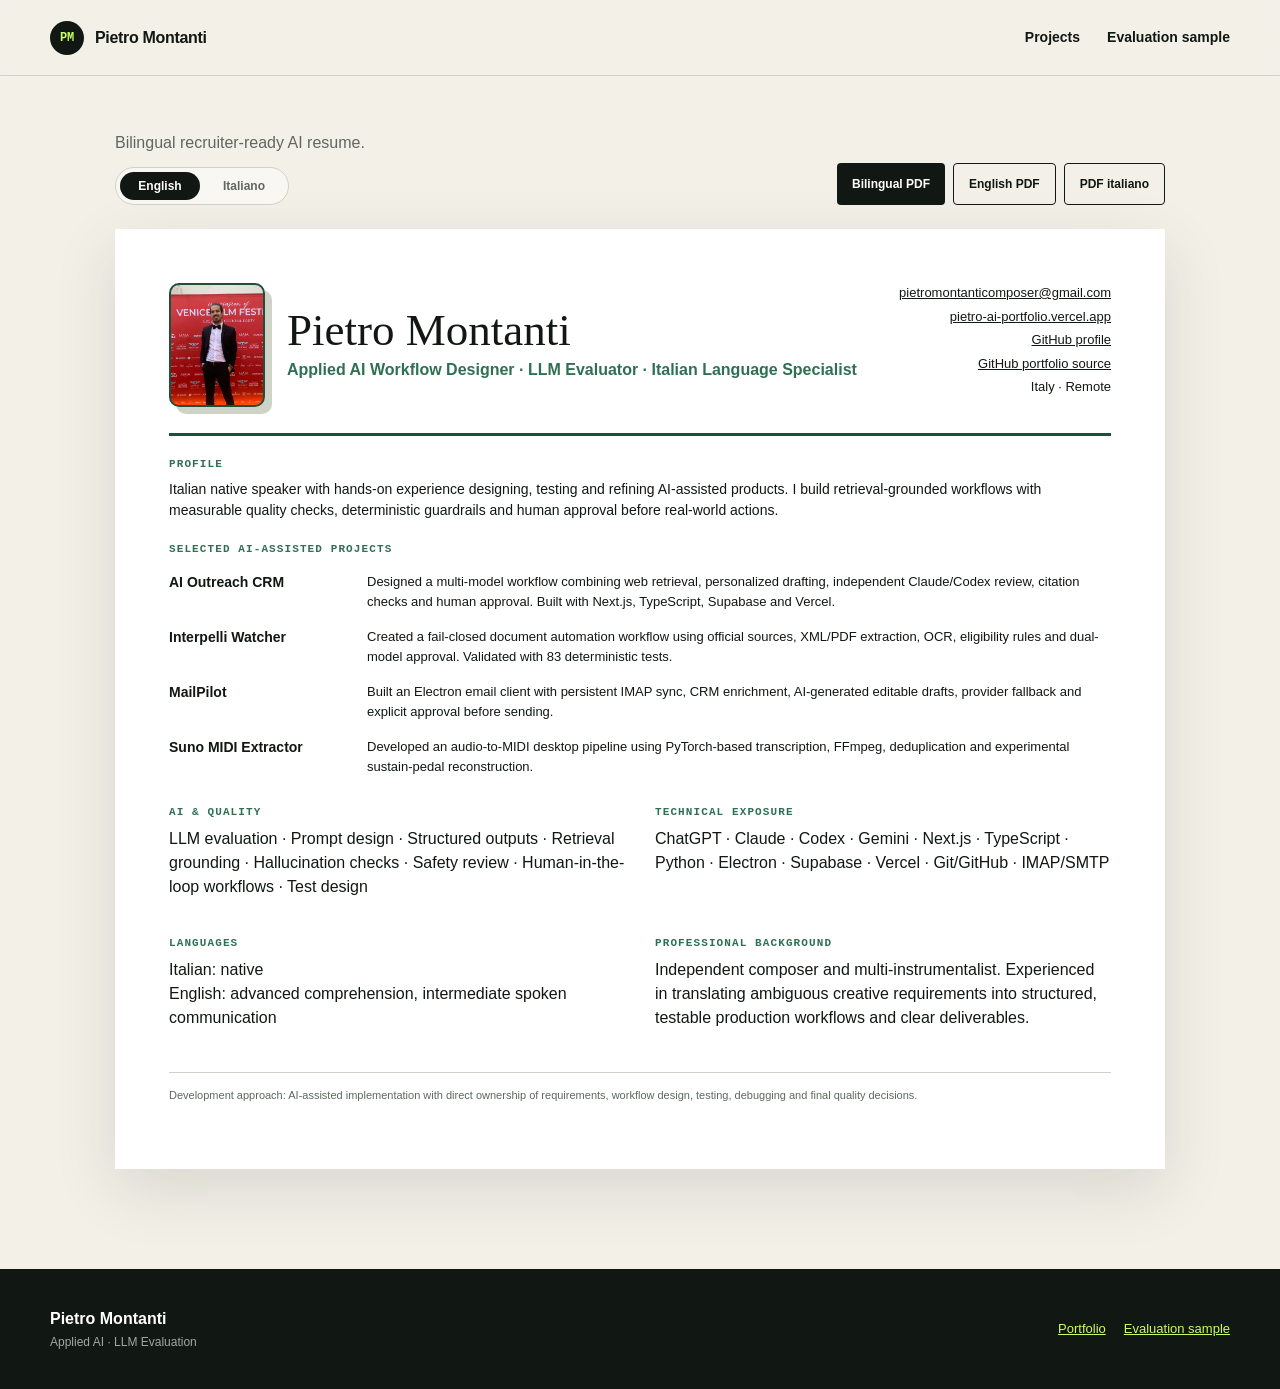
==== commit cc011ca5: "Add recruiter-ready GitHub links to resumes" ====
--- a/resume.html
+++ b/resume.html
@@ -17,7 +17,7 @@
     </div>
 
     <article class="web-resume" lang="en" data-resume-panel="en">
-      <header><div class="resume-identity"><div class="resume-photo" role="img" aria-label="Pietro Montanti at the Venice Film Festival"></div><div><h1>Pietro Montanti</h1><p>Applied AI Workflow Designer · LLM Evaluator · Italian Language Specialist</p></div></div><div class="resume-contact"><a href="mailto:pietromontanticomposer@gmail.com">pietromontanticomposer@gmail.com</a><a href="https://pietro-ai-portfolio.vercel.app">pietro-ai-portfolio.vercel.app</a><span>Italy · Remote</span></div></header>
+      <header><div class="resume-identity"><div class="resume-photo" role="img" aria-label="Pietro Montanti at the Venice Film Festival"></div><div><h1>Pietro Montanti</h1><p>Applied AI Workflow Designer · LLM Evaluator · Italian Language Specialist</p></div></div><div class="resume-contact"><a href="mailto:pietromontanticomposer@gmail.com">pietromontanticomposer@gmail.com</a><a href="https://pietro-ai-portfolio.vercel.app" target="_blank" rel="noopener noreferrer">pietro-ai-portfolio.vercel.app</a><a href="https://github.com/pietromontanticomposer" target="_blank" rel="noopener noreferrer">GitHub profile</a><a href="https://github.com/pietromontanticomposer/ai-portfolio" target="_blank" rel="noopener noreferrer">GitHub portfolio source</a><span>Italy · Remote</span></div></header>
       <section><h2>Profile</h2><p>Italian native speaker with hands-on experience designing, testing and refining AI-assisted products. I build retrieval-grounded workflows with measurable quality checks, deterministic guardrails and human approval before real-world actions.</p></section>
       <section><h2>Selected AI-assisted projects</h2><div class="resume-project"><h3>AI Outreach CRM</h3><p>Designed a multi-model workflow combining web retrieval, personalized drafting, independent Claude/Codex review, citation checks and human approval. Built with Next.js, TypeScript, Supabase and Vercel.</p></div><div class="resume-project"><h3>Interpelli Watcher</h3><p>Created a fail-closed document automation workflow using official sources, XML/PDF extraction, OCR, eligibility rules and dual-model approval. Validated with 83 deterministic tests.</p></div><div class="resume-project"><h3>MailPilot</h3><p>Built an Electron email client with persistent IMAP sync, CRM enrichment, AI-generated editable drafts, provider fallback and explicit approval before sending.</p></div><div class="resume-project"><h3>Suno MIDI Extractor</h3><p>Developed an audio-to-MIDI desktop pipeline using PyTorch-based transcription, FFmpeg, deduplication and experimental sustain-pedal reconstruction.</p></div></section>
       <section class="resume-columns"><div><h2>AI &amp; quality</h2><p>LLM evaluation · Prompt design · Structured outputs · Retrieval grounding · Hallucination checks · Safety review · Human-in-the-loop workflows · Test design</p></div><div><h2>Technical exposure</h2><p>ChatGPT · Claude · Codex · Gemini · Next.js · TypeScript · Python · Electron · Supabase · Vercel · Git/GitHub · IMAP/SMTP</p></div></section>
@@ -26,7 +26,7 @@
     </article>
 
     <article class="web-resume" lang="it" data-resume-panel="it" hidden>
-      <header><div class="resume-identity"><div class="resume-photo" role="img" aria-label="Pietro Montanti al Venice Film Festival"></div><div><h1>Pietro Montanti</h1><p>Progettista di workflow AI applicati · Valutatore LLM · Specialista di lingua italiana</p></div></div><div class="resume-contact"><a href="mailto:pietromontanticomposer@gmail.com">pietromontanticomposer@gmail.com</a><a href="https://pietro-ai-portfolio.vercel.app">pietro-ai-portfolio.vercel.app</a><span>Italia · Da remoto</span></div></header>
+      <header><div class="resume-identity"><div class="resume-photo" role="img" aria-label="Pietro Montanti al Venice Film Festival"></div><div><h1>Pietro Montanti</h1><p>Progettista di workflow AI applicati · Valutatore LLM · Specialista di lingua italiana</p></div></div><div class="resume-contact"><a href="mailto:pietromontanticomposer@gmail.com">pietromontanticomposer@gmail.com</a><a href="https://pietro-ai-portfolio.vercel.app" target="_blank" rel="noopener noreferrer">pietro-ai-portfolio.vercel.app</a><a href="https://github.com/pietromontanticomposer" target="_blank" rel="noopener noreferrer">Profilo GitHub</a><a href="https://github.com/pietromontanticomposer/ai-portfolio" target="_blank" rel="noopener noreferrer">Codice portfolio su GitHub</a><span>Italia · Da remoto</span></div></header>
       <section><h2>Profilo</h2><p>Madrelingua italiano con esperienza pratica nella progettazione, nel collaudo e nel miglioramento di prodotti assistiti dall'AI. Realizzo workflow basati su fonti verificabili, controlli di qualità misurabili, regole deterministiche e approvazione umana prima di ogni azione reale.</p></section>
       <section><h2>Progetti selezionati assistiti dall'AI</h2><div class="resume-project"><h3>AI Outreach CRM</h3><p>Progettato un workflow multimodale che combina ricerca web, stesura personalizzata, revisione indipendente Claude/Codex, controllo delle citazioni e approvazione umana. Sviluppato con Next.js, TypeScript, Supabase e Vercel.</p></div><div class="resume-project"><h3>Interpelli Watcher</h3><p>Creato un workflow documentale fail-closed basato su fonti ufficiali, estrazione XML/PDF, OCR, regole di idoneità e approvazione di due modelli. Validato con 83 test deterministici.</p></div><div class="resume-project"><h3>MailPilot</h3><p>Realizzato un client email Electron con sincronizzazione IMAP persistente, arricchimento CRM, bozze AI modificabili, provider di riserva e approvazione esplicita prima dell'invio.</p></div><div class="resume-project"><h3>Suno MIDI Extractor</h3><p>Sviluppata una pipeline desktop da audio a MIDI con trascrizione basata su PyTorch, FFmpeg, deduplicazione e ricostruzione sperimentale del pedale di sustain.</p></div></section>
       <section class="resume-columns"><div><h2>AI e qualità</h2><p>Valutazione LLM · Progettazione prompt · Output strutturati · Grounding su fonti · Controllo allucinazioni · Revisione sicurezza · Workflow con supervisione umana · Progettazione test</p></div><div><h2>Tecnologie</h2><p>ChatGPT · Claude · Codex · Gemini · Next.js · TypeScript · Python · Electron · Supabase · Vercel · Git/GitHub · IMAP/SMTP</p></div></section>
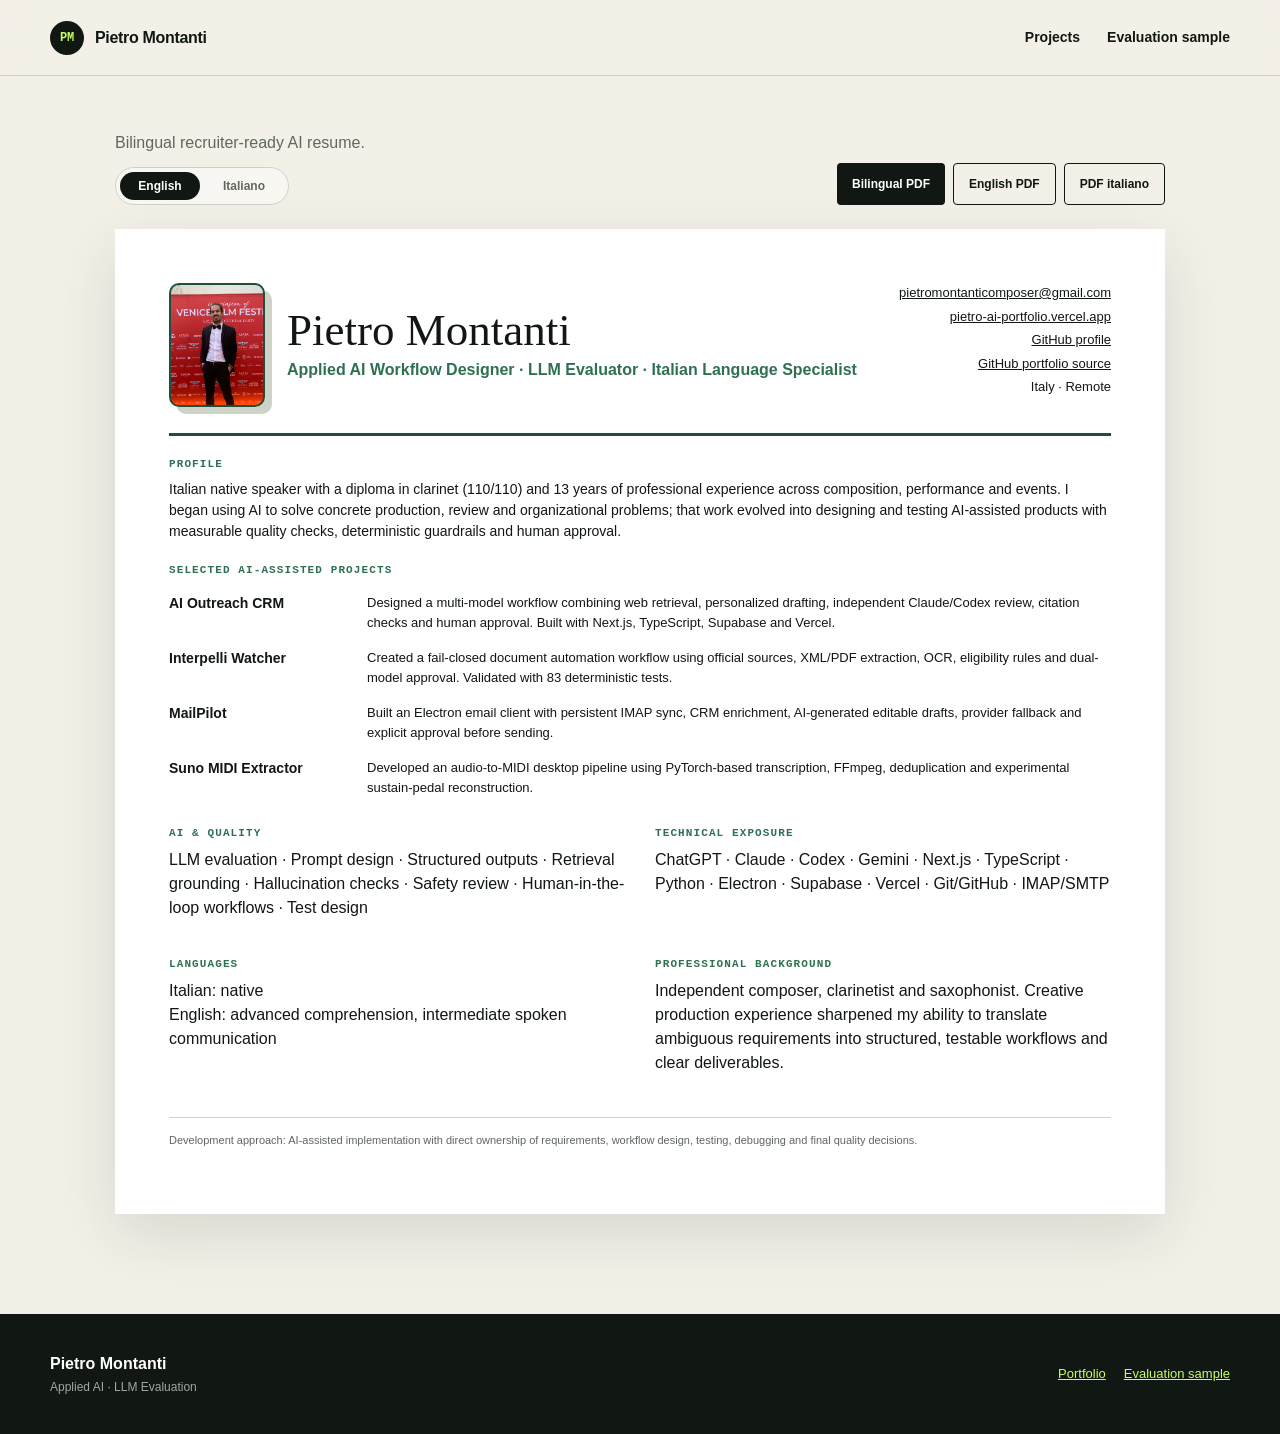
==== commit 4d1c2e8a: "Add artistic background and AI career bridge" ====
--- a/resume.html
+++ b/resume.html
@@ -18,19 +18,19 @@
 
     <article class="web-resume" lang="en" data-resume-panel="en">
       <header><div class="resume-identity"><div class="resume-photo" role="img" aria-label="Pietro Montanti at the Venice Film Festival"></div><div><h1>Pietro Montanti</h1><p>Applied AI Workflow Designer · LLM Evaluator · Italian Language Specialist</p></div></div><div class="resume-contact"><a href="mailto:pietromontanticomposer@gmail.com">pietromontanticomposer@gmail.com</a><a href="https://pietro-ai-portfolio.vercel.app" target="_blank" rel="noopener noreferrer">pietro-ai-portfolio.vercel.app</a><a href="https://github.com/pietromontanticomposer" target="_blank" rel="noopener noreferrer">GitHub profile</a><a href="https://github.com/pietromontanticomposer/ai-portfolio" target="_blank" rel="noopener noreferrer">GitHub portfolio source</a><span>Italy · Remote</span></div></header>
-      <section><h2>Profile</h2><p>Italian native speaker with hands-on experience designing, testing and refining AI-assisted products. I build retrieval-grounded workflows with measurable quality checks, deterministic guardrails and human approval before real-world actions.</p></section>
+      <section><h2>Profile</h2><p>Italian native speaker with a diploma in clarinet (110/110) and 13 years of professional experience across composition, performance and events. I began using AI to solve concrete production, review and organizational problems; that work evolved into designing and testing AI-assisted products with measurable quality checks, deterministic guardrails and human approval.</p></section>
       <section><h2>Selected AI-assisted projects</h2><div class="resume-project"><h3>AI Outreach CRM</h3><p>Designed a multi-model workflow combining web retrieval, personalized drafting, independent Claude/Codex review, citation checks and human approval. Built with Next.js, TypeScript, Supabase and Vercel.</p></div><div class="resume-project"><h3>Interpelli Watcher</h3><p>Created a fail-closed document automation workflow using official sources, XML/PDF extraction, OCR, eligibility rules and dual-model approval. Validated with 83 deterministic tests.</p></div><div class="resume-project"><h3>MailPilot</h3><p>Built an Electron email client with persistent IMAP sync, CRM enrichment, AI-generated editable drafts, provider fallback and explicit approval before sending.</p></div><div class="resume-project"><h3>Suno MIDI Extractor</h3><p>Developed an audio-to-MIDI desktop pipeline using PyTorch-based transcription, FFmpeg, deduplication and experimental sustain-pedal reconstruction.</p></div></section>
       <section class="resume-columns"><div><h2>AI &amp; quality</h2><p>LLM evaluation · Prompt design · Structured outputs · Retrieval grounding · Hallucination checks · Safety review · Human-in-the-loop workflows · Test design</p></div><div><h2>Technical exposure</h2><p>ChatGPT · Claude · Codex · Gemini · Next.js · TypeScript · Python · Electron · Supabase · Vercel · Git/GitHub · IMAP/SMTP</p></div></section>
-      <section class="resume-columns"><div><h2>Languages</h2><p>Italian: native<br>English: advanced comprehension, intermediate spoken communication</p></div><div><h2>Professional background</h2><p>Independent composer and multi-instrumentalist. Experienced in translating ambiguous creative requirements into structured, testable production workflows and clear deliverables.</p></div></section>
+      <section class="resume-columns"><div><h2>Languages</h2><p>Italian: native<br>English: advanced comprehension, intermediate spoken communication</p></div><div><h2>Professional background</h2><p>Independent composer, clarinetist and saxophonist. Creative production experience sharpened my ability to translate ambiguous requirements into structured, testable workflows and clear deliverables.</p></div></section>
       <p class="resume-disclosure">Development approach: AI-assisted implementation with direct ownership of requirements, workflow design, testing, debugging and final quality decisions.</p>
     </article>
 
     <article class="web-resume" lang="it" data-resume-panel="it" hidden>
       <header><div class="resume-identity"><div class="resume-photo" role="img" aria-label="Pietro Montanti al Venice Film Festival"></div><div><h1>Pietro Montanti</h1><p>Progettista di workflow AI applicati · Valutatore LLM · Specialista di lingua italiana</p></div></div><div class="resume-contact"><a href="mailto:pietromontanticomposer@gmail.com">pietromontanticomposer@gmail.com</a><a href="https://pietro-ai-portfolio.vercel.app" target="_blank" rel="noopener noreferrer">pietro-ai-portfolio.vercel.app</a><a href="https://github.com/pietromontanticomposer" target="_blank" rel="noopener noreferrer">Profilo GitHub</a><a href="https://github.com/pietromontanticomposer/ai-portfolio" target="_blank" rel="noopener noreferrer">Codice portfolio su GitHub</a><span>Italia · Da remoto</span></div></header>
-      <section><h2>Profilo</h2><p>Madrelingua italiano con esperienza pratica nella progettazione, nel collaudo e nel miglioramento di prodotti assistiti dall'AI. Realizzo workflow basati su fonti verificabili, controlli di qualità misurabili, regole deterministiche e approvazione umana prima di ogni azione reale.</p></section>
+      <section><h2>Profilo</h2><p>Madrelingua italiano, diplomato in clarinetto con 110/110, con 13 anni di esperienza professionale tra composizione, performance ed eventi. Ho iniziato a usare l'AI per risolvere problemi concreti di produzione, revisione e organizzazione; quel percorso si è evoluto nella progettazione e nel collaudo di prodotti assistiti dall'AI con controlli di qualità misurabili, regole deterministiche e approvazione umana.</p></section>
       <section><h2>Progetti selezionati assistiti dall'AI</h2><div class="resume-project"><h3>AI Outreach CRM</h3><p>Progettato un workflow multimodale che combina ricerca web, stesura personalizzata, revisione indipendente Claude/Codex, controllo delle citazioni e approvazione umana. Sviluppato con Next.js, TypeScript, Supabase e Vercel.</p></div><div class="resume-project"><h3>Interpelli Watcher</h3><p>Creato un workflow documentale fail-closed basato su fonti ufficiali, estrazione XML/PDF, OCR, regole di idoneità e approvazione di due modelli. Validato con 83 test deterministici.</p></div><div class="resume-project"><h3>MailPilot</h3><p>Realizzato un client email Electron con sincronizzazione IMAP persistente, arricchimento CRM, bozze AI modificabili, provider di riserva e approvazione esplicita prima dell'invio.</p></div><div class="resume-project"><h3>Suno MIDI Extractor</h3><p>Sviluppata una pipeline desktop da audio a MIDI con trascrizione basata su PyTorch, FFmpeg, deduplicazione e ricostruzione sperimentale del pedale di sustain.</p></div></section>
       <section class="resume-columns"><div><h2>AI e qualità</h2><p>Valutazione LLM · Progettazione prompt · Output strutturati · Grounding su fonti · Controllo allucinazioni · Revisione sicurezza · Workflow con supervisione umana · Progettazione test</p></div><div><h2>Tecnologie</h2><p>ChatGPT · Claude · Codex · Gemini · Next.js · TypeScript · Python · Electron · Supabase · Vercel · Git/GitHub · IMAP/SMTP</p></div></section>
-      <section class="resume-columns"><div><h2>Lingue</h2><p>Italiano: madrelingua<br>Inglese: comprensione avanzata, conversazione di livello intermedio</p></div><div><h2>Profilo professionale</h2><p>Compositore e polistrumentista indipendente. Esperienza nel trasformare richieste creative ambigue in workflow produttivi strutturati, verificabili e orientati a risultati chiari.</p></div></section>
+      <section class="resume-columns"><div><h2>Lingue</h2><p>Italiano: madrelingua<br>Inglese: comprensione avanzata, conversazione di livello intermedio</p></div><div><h2>Profilo professionale</h2><p>Compositore, clarinettista e sassofonista indipendente. L'esperienza nella produzione creativa ha rafforzato la capacità di trasformare richieste ambigue in workflow strutturati, verificabili e orientati a risultati chiari.</p></div></section>
       <p class="resume-disclosure">Approccio allo sviluppo: implementazione assistita dall'AI, con responsabilità diretta su requisiti, progettazione del workflow, test, debugging e decisioni finali sulla qualità.</p>
     </article>
   </main>
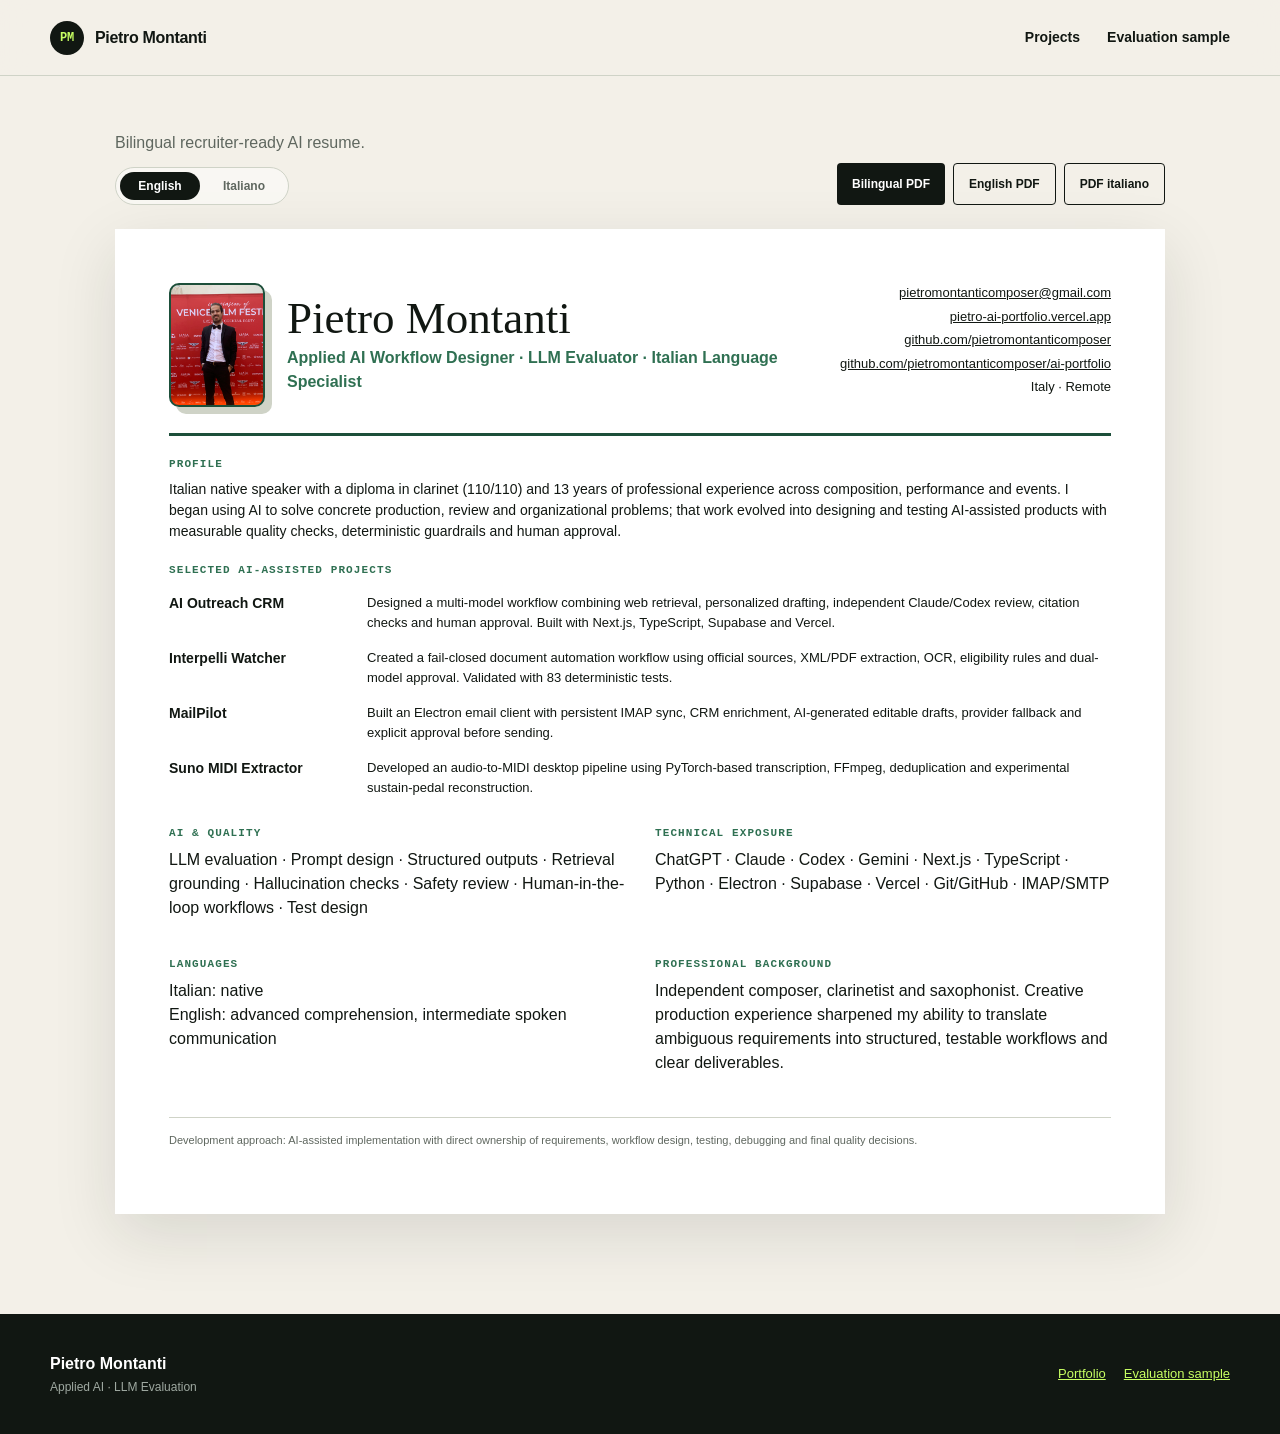
==== commit 66fa015f: "Show full GitHub URLs in resume" ====
--- a/resume.html
+++ b/resume.html
@@ -17,7 +17,7 @@
     </div>
 
     <article class="web-resume" lang="en" data-resume-panel="en">
-      <header><div class="resume-identity"><div class="resume-photo" role="img" aria-label="Pietro Montanti at the Venice Film Festival"></div><div><h1>Pietro Montanti</h1><p>Applied AI Workflow Designer · LLM Evaluator · Italian Language Specialist</p></div></div><div class="resume-contact"><a href="mailto:pietromontanticomposer@gmail.com">pietromontanticomposer@gmail.com</a><a href="https://pietro-ai-portfolio.vercel.app" target="_blank" rel="noopener noreferrer">pietro-ai-portfolio.vercel.app</a><a href="https://github.com/pietromontanticomposer" target="_blank" rel="noopener noreferrer">GitHub profile</a><a href="https://github.com/pietromontanticomposer/ai-portfolio" target="_blank" rel="noopener noreferrer">GitHub portfolio source</a><span>Italy · Remote</span></div></header>
+      <header><div class="resume-identity"><div class="resume-photo" role="img" aria-label="Pietro Montanti at the Venice Film Festival"></div><div><h1>Pietro Montanti</h1><p>Applied AI Workflow Designer · LLM Evaluator · Italian Language Specialist</p></div></div><div class="resume-contact"><a href="mailto:pietromontanticomposer@gmail.com">pietromontanticomposer@gmail.com</a><a href="https://pietro-ai-portfolio.vercel.app" target="_blank" rel="noopener noreferrer">pietro-ai-portfolio.vercel.app</a><a href="https://github.com/pietromontanticomposer" target="_blank" rel="noopener noreferrer">github.com/pietromontanticomposer</a><a href="https://github.com/pietromontanticomposer/ai-portfolio" target="_blank" rel="noopener noreferrer">github.com/pietromontanticomposer/ai-portfolio</a><span>Italy · Remote</span></div></header>
       <section><h2>Profile</h2><p>Italian native speaker with a diploma in clarinet (110/110) and 13 years of professional experience across composition, performance and events. I began using AI to solve concrete production, review and organizational problems; that work evolved into designing and testing AI-assisted products with measurable quality checks, deterministic guardrails and human approval.</p></section>
       <section><h2>Selected AI-assisted projects</h2><div class="resume-project"><h3>AI Outreach CRM</h3><p>Designed a multi-model workflow combining web retrieval, personalized drafting, independent Claude/Codex review, citation checks and human approval. Built with Next.js, TypeScript, Supabase and Vercel.</p></div><div class="resume-project"><h3>Interpelli Watcher</h3><p>Created a fail-closed document automation workflow using official sources, XML/PDF extraction, OCR, eligibility rules and dual-model approval. Validated with 83 deterministic tests.</p></div><div class="resume-project"><h3>MailPilot</h3><p>Built an Electron email client with persistent IMAP sync, CRM enrichment, AI-generated editable drafts, provider fallback and explicit approval before sending.</p></div><div class="resume-project"><h3>Suno MIDI Extractor</h3><p>Developed an audio-to-MIDI desktop pipeline using PyTorch-based transcription, FFmpeg, deduplication and experimental sustain-pedal reconstruction.</p></div></section>
       <section class="resume-columns"><div><h2>AI &amp; quality</h2><p>LLM evaluation · Prompt design · Structured outputs · Retrieval grounding · Hallucination checks · Safety review · Human-in-the-loop workflows · Test design</p></div><div><h2>Technical exposure</h2><p>ChatGPT · Claude · Codex · Gemini · Next.js · TypeScript · Python · Electron · Supabase · Vercel · Git/GitHub · IMAP/SMTP</p></div></section>
@@ -26,7 +26,7 @@
     </article>
 
     <article class="web-resume" lang="it" data-resume-panel="it" hidden>
-      <header><div class="resume-identity"><div class="resume-photo" role="img" aria-label="Pietro Montanti al Venice Film Festival"></div><div><h1>Pietro Montanti</h1><p>Progettista di workflow AI applicati · Valutatore LLM · Specialista di lingua italiana</p></div></div><div class="resume-contact"><a href="mailto:pietromontanticomposer@gmail.com">pietromontanticomposer@gmail.com</a><a href="https://pietro-ai-portfolio.vercel.app" target="_blank" rel="noopener noreferrer">pietro-ai-portfolio.vercel.app</a><a href="https://github.com/pietromontanticomposer" target="_blank" rel="noopener noreferrer">Profilo GitHub</a><a href="https://github.com/pietromontanticomposer/ai-portfolio" target="_blank" rel="noopener noreferrer">Codice portfolio su GitHub</a><span>Italia · Da remoto</span></div></header>
+      <header><div class="resume-identity"><div class="resume-photo" role="img" aria-label="Pietro Montanti al Venice Film Festival"></div><div><h1>Pietro Montanti</h1><p>Progettista di workflow AI applicati · Valutatore LLM · Specialista di lingua italiana</p></div></div><div class="resume-contact"><a href="mailto:pietromontanticomposer@gmail.com">pietromontanticomposer@gmail.com</a><a href="https://pietro-ai-portfolio.vercel.app" target="_blank" rel="noopener noreferrer">pietro-ai-portfolio.vercel.app</a><a href="https://github.com/pietromontanticomposer" target="_blank" rel="noopener noreferrer">github.com/pietromontanticomposer</a><a href="https://github.com/pietromontanticomposer/ai-portfolio" target="_blank" rel="noopener noreferrer">github.com/pietromontanticomposer/ai-portfolio</a><span>Italia · Da remoto</span></div></header>
       <section><h2>Profilo</h2><p>Madrelingua italiano, diplomato in clarinetto con 110/110, con 13 anni di esperienza professionale tra composizione, performance ed eventi. Ho iniziato a usare l'AI per risolvere problemi concreti di produzione, revisione e organizzazione; quel percorso si è evoluto nella progettazione e nel collaudo di prodotti assistiti dall'AI con controlli di qualità misurabili, regole deterministiche e approvazione umana.</p></section>
       <section><h2>Progetti selezionati assistiti dall'AI</h2><div class="resume-project"><h3>AI Outreach CRM</h3><p>Progettato un workflow multimodale che combina ricerca web, stesura personalizzata, revisione indipendente Claude/Codex, controllo delle citazioni e approvazione umana. Sviluppato con Next.js, TypeScript, Supabase e Vercel.</p></div><div class="resume-project"><h3>Interpelli Watcher</h3><p>Creato un workflow documentale fail-closed basato su fonti ufficiali, estrazione XML/PDF, OCR, regole di idoneità e approvazione di due modelli. Validato con 83 test deterministici.</p></div><div class="resume-project"><h3>MailPilot</h3><p>Realizzato un client email Electron con sincronizzazione IMAP persistente, arricchimento CRM, bozze AI modificabili, provider di riserva e approvazione esplicita prima dell'invio.</p></div><div class="resume-project"><h3>Suno MIDI Extractor</h3><p>Sviluppata una pipeline desktop da audio a MIDI con trascrizione basata su PyTorch, FFmpeg, deduplicazione e ricostruzione sperimentale del pedale di sustain.</p></div></section>
       <section class="resume-columns"><div><h2>AI e qualità</h2><p>Valutazione LLM · Progettazione prompt · Output strutturati · Grounding su fonti · Controllo allucinazioni · Revisione sicurezza · Workflow con supervisione umana · Progettazione test</p></div><div><h2>Tecnologie</h2><p>ChatGPT · Claude · Codex · Gemini · Next.js · TypeScript · Python · Electron · Supabase · Vercel · Git/GitHub · IMAP/SMTP</p></div></section>
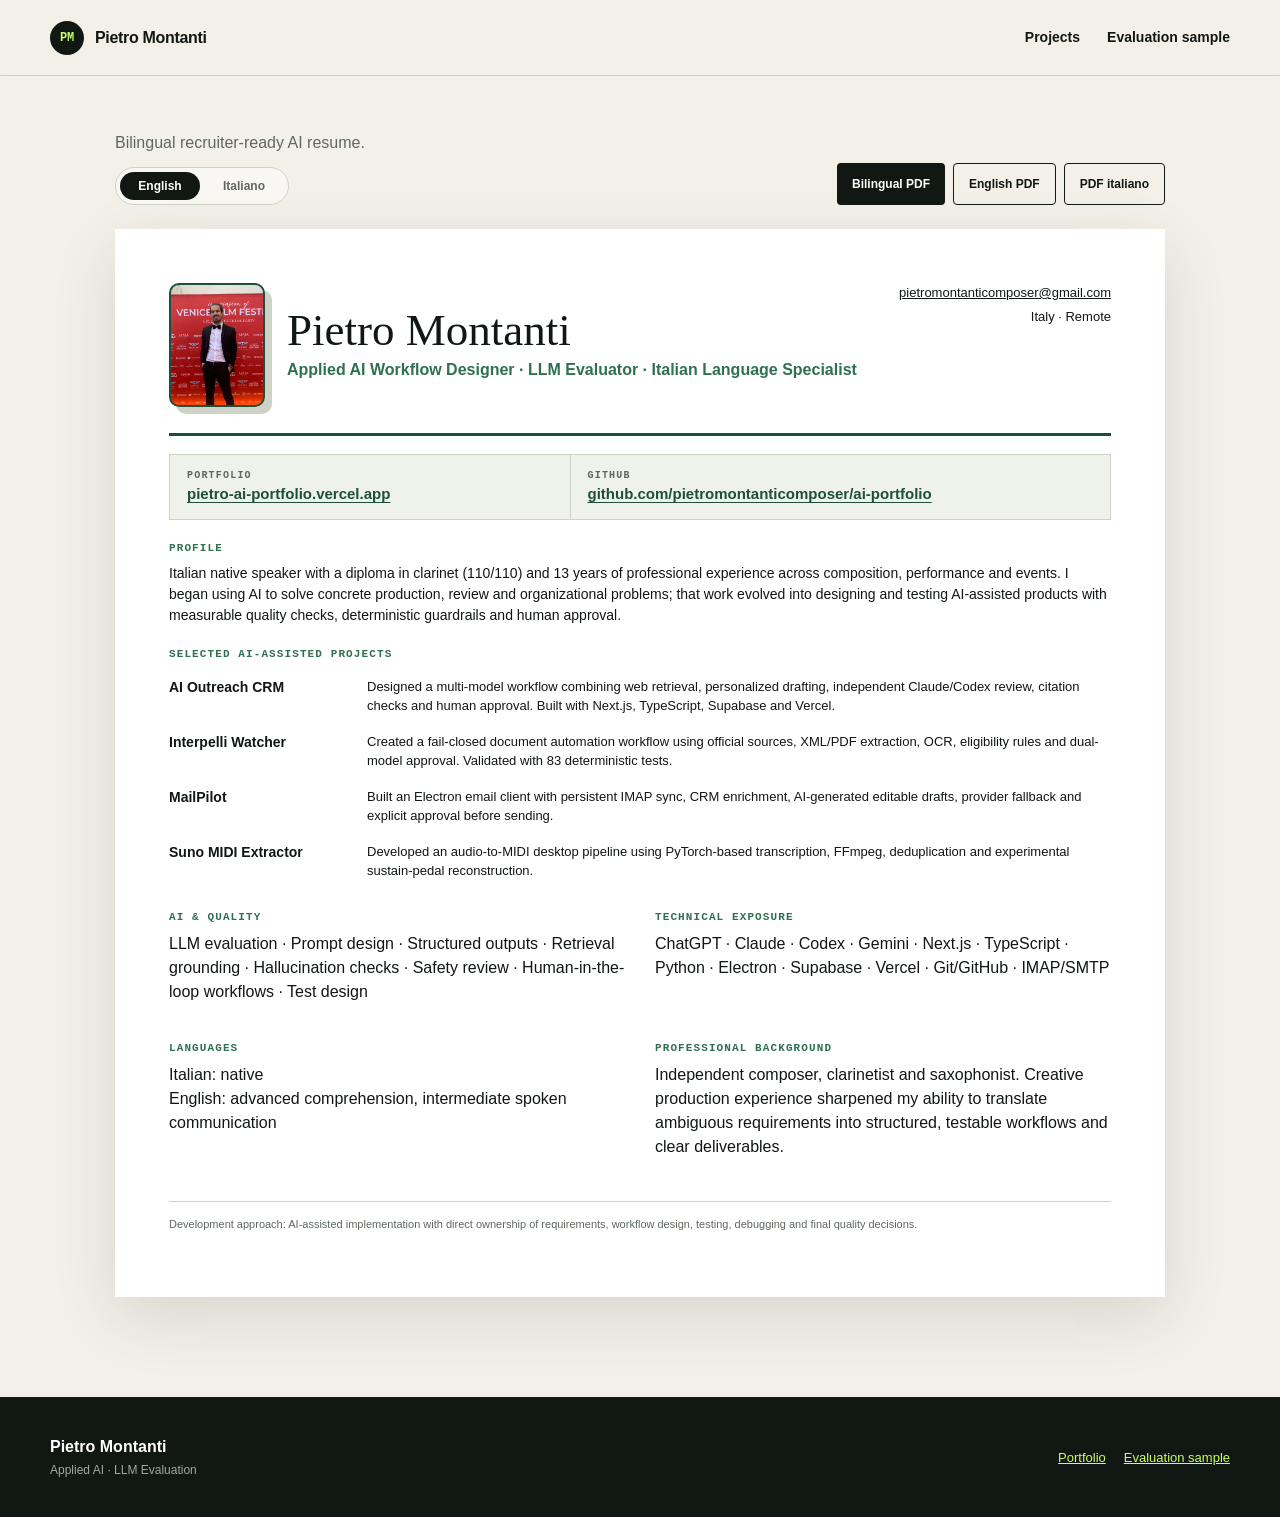
==== commit 2345e7e6: "Make portfolio links prominent in resume" ====
--- a/resume.html
+++ b/resume.html
@@ -17,7 +17,8 @@
     </div>
 
     <article class="web-resume" lang="en" data-resume-panel="en">
-      <header><div class="resume-identity"><div class="resume-photo" role="img" aria-label="Pietro Montanti at the Venice Film Festival"></div><div><h1>Pietro Montanti</h1><p>Applied AI Workflow Designer · LLM Evaluator · Italian Language Specialist</p></div></div><div class="resume-contact"><a href="mailto:pietromontanticomposer@gmail.com">pietromontanticomposer@gmail.com</a><a href="https://pietro-ai-portfolio.vercel.app" target="_blank" rel="noopener noreferrer">pietro-ai-portfolio.vercel.app</a><a href="https://github.com/pietromontanticomposer" target="_blank" rel="noopener noreferrer">github.com/pietromontanticomposer</a><a href="https://github.com/pietromontanticomposer/ai-portfolio" target="_blank" rel="noopener noreferrer">github.com/pietromontanticomposer/ai-portfolio</a><span>Italy · Remote</span></div></header>
+      <header><div class="resume-identity"><div class="resume-photo" role="img" aria-label="Pietro Montanti at the Venice Film Festival"></div><div><h1>Pietro Montanti</h1><p>Applied AI Workflow Designer · LLM Evaluator · Italian Language Specialist</p></div></div><div class="resume-contact"><a href="mailto:pietromontanticomposer@gmail.com">pietromontanticomposer@gmail.com</a><span>Italy · Remote</span></div></header>
+      <div class="resume-link-bar" aria-label="Portfolio links"><a href="https://pietro-ai-portfolio.vercel.app" target="_blank" rel="noopener noreferrer"><span>Portfolio</span><strong>pietro-ai-portfolio.vercel.app</strong></a><a href="https://github.com/pietromontanticomposer/ai-portfolio" target="_blank" rel="noopener noreferrer"><span>GitHub</span><strong>github.com/pietromontanticomposer/ai-portfolio</strong></a></div>
       <section><h2>Profile</h2><p>Italian native speaker with a diploma in clarinet (110/110) and 13 years of professional experience across composition, performance and events. I began using AI to solve concrete production, review and organizational problems; that work evolved into designing and testing AI-assisted products with measurable quality checks, deterministic guardrails and human approval.</p></section>
       <section><h2>Selected AI-assisted projects</h2><div class="resume-project"><h3>AI Outreach CRM</h3><p>Designed a multi-model workflow combining web retrieval, personalized drafting, independent Claude/Codex review, citation checks and human approval. Built with Next.js, TypeScript, Supabase and Vercel.</p></div><div class="resume-project"><h3>Interpelli Watcher</h3><p>Created a fail-closed document automation workflow using official sources, XML/PDF extraction, OCR, eligibility rules and dual-model approval. Validated with 83 deterministic tests.</p></div><div class="resume-project"><h3>MailPilot</h3><p>Built an Electron email client with persistent IMAP sync, CRM enrichment, AI-generated editable drafts, provider fallback and explicit approval before sending.</p></div><div class="resume-project"><h3>Suno MIDI Extractor</h3><p>Developed an audio-to-MIDI desktop pipeline using PyTorch-based transcription, FFmpeg, deduplication and experimental sustain-pedal reconstruction.</p></div></section>
       <section class="resume-columns"><div><h2>AI &amp; quality</h2><p>LLM evaluation · Prompt design · Structured outputs · Retrieval grounding · Hallucination checks · Safety review · Human-in-the-loop workflows · Test design</p></div><div><h2>Technical exposure</h2><p>ChatGPT · Claude · Codex · Gemini · Next.js · TypeScript · Python · Electron · Supabase · Vercel · Git/GitHub · IMAP/SMTP</p></div></section>
@@ -26,7 +27,8 @@
     </article>
 
     <article class="web-resume" lang="it" data-resume-panel="it" hidden>
-      <header><div class="resume-identity"><div class="resume-photo" role="img" aria-label="Pietro Montanti al Venice Film Festival"></div><div><h1>Pietro Montanti</h1><p>Progettista di workflow AI applicati · Valutatore LLM · Specialista di lingua italiana</p></div></div><div class="resume-contact"><a href="mailto:pietromontanticomposer@gmail.com">pietromontanticomposer@gmail.com</a><a href="https://pietro-ai-portfolio.vercel.app" target="_blank" rel="noopener noreferrer">pietro-ai-portfolio.vercel.app</a><a href="https://github.com/pietromontanticomposer" target="_blank" rel="noopener noreferrer">github.com/pietromontanticomposer</a><a href="https://github.com/pietromontanticomposer/ai-portfolio" target="_blank" rel="noopener noreferrer">github.com/pietromontanticomposer/ai-portfolio</a><span>Italia · Da remoto</span></div></header>
+      <header><div class="resume-identity"><div class="resume-photo" role="img" aria-label="Pietro Montanti al Venice Film Festival"></div><div><h1>Pietro Montanti</h1><p>Progettista di workflow AI applicati · Valutatore LLM · Specialista di lingua italiana</p></div></div><div class="resume-contact"><a href="mailto:pietromontanticomposer@gmail.com">pietromontanticomposer@gmail.com</a><span>Italia · Da remoto</span></div></header>
+      <div class="resume-link-bar" aria-label="Link portfolio"><a href="https://pietro-ai-portfolio.vercel.app" target="_blank" rel="noopener noreferrer"><span>Portfolio</span><strong>pietro-ai-portfolio.vercel.app</strong></a><a href="https://github.com/pietromontanticomposer/ai-portfolio" target="_blank" rel="noopener noreferrer"><span>GitHub</span><strong>github.com/pietromontanticomposer/ai-portfolio</strong></a></div>
       <section><h2>Profilo</h2><p>Madrelingua italiano, diplomato in clarinetto con 110/110, con 13 anni di esperienza professionale tra composizione, performance ed eventi. Ho iniziato a usare l'AI per risolvere problemi concreti di produzione, revisione e organizzazione; quel percorso si è evoluto nella progettazione e nel collaudo di prodotti assistiti dall'AI con controlli di qualità misurabili, regole deterministiche e approvazione umana.</p></section>
       <section><h2>Progetti selezionati assistiti dall'AI</h2><div class="resume-project"><h3>AI Outreach CRM</h3><p>Progettato un workflow multimodale che combina ricerca web, stesura personalizzata, revisione indipendente Claude/Codex, controllo delle citazioni e approvazione umana. Sviluppato con Next.js, TypeScript, Supabase e Vercel.</p></div><div class="resume-project"><h3>Interpelli Watcher</h3><p>Creato un workflow documentale fail-closed basato su fonti ufficiali, estrazione XML/PDF, OCR, regole di idoneità e approvazione di due modelli. Validato con 83 test deterministici.</p></div><div class="resume-project"><h3>MailPilot</h3><p>Realizzato un client email Electron con sincronizzazione IMAP persistente, arricchimento CRM, bozze AI modificabili, provider di riserva e approvazione esplicita prima dell'invio.</p></div><div class="resume-project"><h3>Suno MIDI Extractor</h3><p>Sviluppata una pipeline desktop da audio a MIDI con trascrizione basata su PyTorch, FFmpeg, deduplicazione e ricostruzione sperimentale del pedale di sustain.</p></div></section>
       <section class="resume-columns"><div><h2>AI e qualità</h2><p>Valutazione LLM · Progettazione prompt · Output strutturati · Grounding su fonti · Controllo allucinazioni · Revisione sicurezza · Workflow con supervisione umana · Progettazione test</p></div><div><h2>Tecnologie</h2><p>ChatGPT · Claude · Codex · Gemini · Next.js · TypeScript · Python · Electron · Supabase · Vercel · Git/GitHub · IMAP/SMTP</p></div></section>
--- a/styles.css
+++ b/styles.css
@@ -224,6 +224,12 @@
 .web-resume header p { margin: 0; color: var(--green-2); font-weight: 700; }
 .resume-contact { display: flex; flex-direction: column; align-items: flex-end; gap: 4px; font-size: 13px; }
 .resume-contact a { white-space: nowrap; }
+.resume-link-bar { display: grid; grid-template-columns: .85fr 1.15fr; margin-top: 18px; border: 1px solid var(--line); background: #eef2ea; }
+.resume-link-bar a { display: flex; min-width: 0; padding: 15px 17px; flex-direction: column; gap: 4px; color: var(--green); text-decoration: none; }
+.resume-link-bar a + a { border-left: 1px solid var(--line); }
+.resume-link-bar span { color: var(--muted); font: 700 10px var(--mono); letter-spacing: .12em; text-transform: uppercase; }
+.resume-link-bar strong { overflow-wrap: anywhere; font-size: 15px; line-height: 1.25; text-decoration: underline; text-underline-offset: 3px; }
+.resume-link-bar a:hover strong { color: var(--green-2); }
 .web-resume section { padding-top: 22px; }
 .web-resume h2 { margin-bottom: 9px; color: var(--green-2); font: 700 11px var(--mono); letter-spacing: .1em; text-transform: uppercase; }
 .web-resume section > p { margin: 0; font-size: 14px; }
@@ -287,6 +293,9 @@
   .resume-photo { width: 72px; height: 96px; border-radius: 8px; box-shadow: 5px 5px 0 var(--line); }
   .web-resume h1 { font-size: 34px; }
   .resume-contact { align-items: flex-start; }
+  .resume-link-bar { grid-template-columns: 1fr; }
+  .resume-link-bar a + a { border-top: 1px solid var(--line); border-left: 0; }
+  .resume-link-bar strong { font-size: 13px; }
   .resume-project { grid-template-columns: 1fr; gap: 3px; }
   .resume-columns { grid-template-columns: 1fr; gap: 0; }
 }
